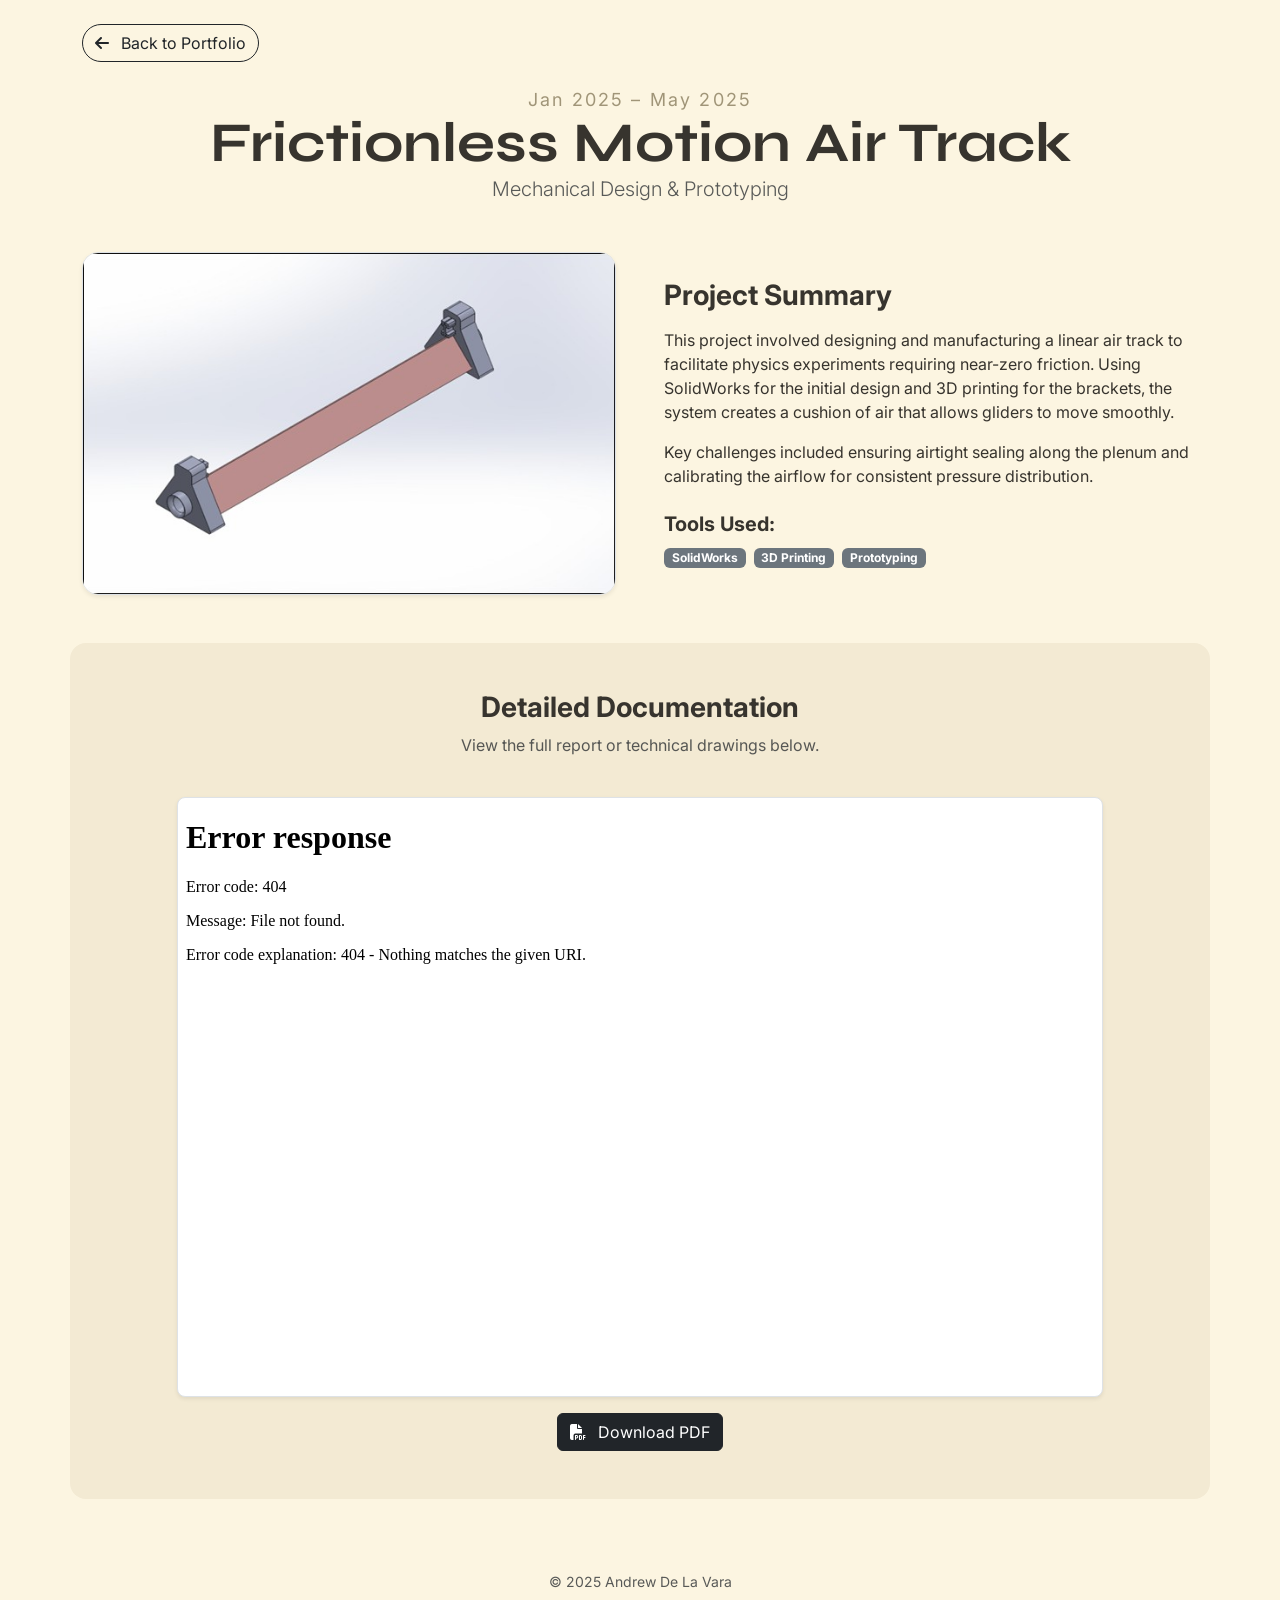
==== air-track.html @ 3c876fc0 "Add air-track.html for project details" ====
<!DOCTYPE html>
<html lang="en">

<head>
  <meta charset="utf-8" />
  <meta name="viewport" content="width=device-width, initial-scale=1" />
  <title>Project Details | Andrew De La Vara</title>

  <link href="https://cdn.jsdelivr.net/npm/bootstrap@5.3.0/dist/css/bootstrap.min.css" rel="stylesheet" />
  <link href="https://fonts.googleapis.com/css2?family=Syne:wght@800&family=Inter:wght@400;600;700;800&display=swap" rel="stylesheet" />
  <link rel="stylesheet" href="https://cdnjs.cloudflare.com/ajax/libs/font-awesome/6.4.0/css/all.min.css" />
  <link rel="stylesheet" href="style.css">
</head>

<body>

  <nav class="navbar navbar-expand-lg py-4">
    <div class="container">
      <a href="index.html" class="btn btn-outline-dark rounded-pill">
        <i class="fas fa-arrow-left me-2"></i> Back to Portfolio
      </a>
    </div>
  </nav>

  <header class="mb-5">
    <div class="container text-center">
      <div class="date-text mb-2">Jan 2025 – May 2025</div> <h1 class="display-4 fw-bold syne-font">Frictionless Motion Air Track</h1> <p class="lead text-muted">Mechanical Design & Prototyping</p>
    </div>
  </header>

  <section class="container mb-5">
    <div class="row align-items-center g-5">
      
      <div class="col-lg-6">
        <div class="rounded-4 overflow-hidden shadow-sm border">
          <img src="air track body assembly.jpg" 
               alt="Project Screenshot" 
               class="img-fluid w-100" 
               style="object-fit: cover; height: 100%;">
        </div>
      </div>

      <div class="col-lg-6">
        <h3 class="fw-bold mb-3">Project Summary</h3>
        <p>
          This project involved designing and manufacturing a linear air track to facilitate physics experiments requiring near-zero friction. 
          Using SolidWorks for the initial design and 3D printing for the brackets, the system creates a cushion of air that allows gliders to move smoothly.
        </p>
        <p>
          Key challenges included ensuring airtight sealing along the plenum and calibrating the airflow for consistent pressure distribution.
        </p>
        
        <h5 class="fw-bold mt-4">Tools Used:</h5>
        <span class="badge bg-secondary me-1">SolidWorks</span>
        <span class="badge bg-secondary me-1">3D Printing</span>
        <span class="badge bg-secondary me-1">Prototyping</span>
      </div>
    </div>
  </section>

  <section class="container py-5 mb-5 bg-light-alt rounded-4">
    <div class="row justify-content-center">
      <div class="col-12 text-center mb-4">
        <h3 class="fw-bold">Detailed Documentation</h3>
        <p class="text-muted">View the full report or technical drawings below.</p>
      </div>
      
      <div class="col-lg-10">
        <div class="ratio ratio-16x9 border rounded-3 bg-white shadow-sm" style="min-height: 600px;">
          <iframe src="assets/docs/sample.pdf" title="Project PDF"></iframe>
        </div>

        <div class="text-center mt-3">
          <a href="assets/docs/sample.pdf" class="btn btn-dark" target="_blank" download>
            <i class="fas fa-file-pdf me-2"></i> Download PDF
          </a>
        </div>
      </div>
    </div>
  </section>

  <footer class="py-4 text-center">
    <div class="container">
      <p class="text-muted small mb-0">© 2025 Andrew De La Vara</p>
    </div>
  </footer>

  <script src="https://cdn.jsdelivr.net/npm/bootstrap@5.3.0/dist/js/bootstrap.bundle.min.js"></script>
</body>
</html>
---- style.css ----
:root {
    --primary-color: #414c31;
    --primary-subtle-color: #586642;
    --secondary-color: #f9c32c;
    --light-bg: #fcf5e1;
    --light-bg-alt: #f3ead3;
    --text-dark: #37342e;
    --text-light: #fdf5e1;
    --text-muted: #a09578;
}


/* fonts color */

:root {
    --bs-blue: #4BA1A7;
    --bs-red: #F0756C;
    --bs-orange: #f9c32c;
    --bs-yellow: #EFEAEA;
    --bs-green: #F5F8F1;
    --bs-teal: #EFE8EF;
    --bs-cyan: #F3F3F3;
    --bs-black: #111111; 
    --bs-white: #FFFFFF;
    --bs-gray: #777777; 
    
    --bs-link-color: #111111;
    --bs-link-color-rgb: 17, 17, 17;
    --bs-link-hover-color: #F0756C;
    --bs-link-hover-color-rgb: 240, 117, 108;
    
    --bs-primary: #f9c32c;
    --bs-primary-rgb: 240, 117, 108;
    --bs-body-color: #111111;   
    --bs-info: #C3C3C3; 
    --bs-light-text-emphasis: #c3c3c3;

    --swiper-theme-color: #414c31;
}

body , body  [data-bs-theme=light] {
    --bs-blue: #4BA1A7;
    --bs-red: #F0756C;
    --bs-orange: #ff7c50;
    --bs-yellow: #EFEAEA;
    --bs-green: #F5F8F1;
    --bs-teal: #EFE8EF;
    --bs-cyan: #F3F3F3;
    --bs-black: #111111; 
    --bs-white: #FFFFFF;
    --bs-gray: #777777;   
    --bs-info: #C3C3C3;
}

.btn-primary {
    --bs-btn-color: var(--bs-black);
    --bs-btn-bg: var(--bs-orange);
    --bs-btn-border-color: var(--bs-orange);
    --bs-btn-hover-color: #fff;
    --bs-btn-hover-bg: var(--bs-black);
    --bs-btn-hover-border-color: var(--bs-black);
    --bs-btn-focus-shadow-rgb: 49, 132, 253;
    --bs-btn-active-bg: var(--bs-black); 
}

.btn-light.is-checked {
    --bs-btn-color: var(--bs-light);
    --bs-btn-bg: var(--bs-primary);
}
.btn-light {
    --bs-btn-bg: #d3e2e0;
    --bs-btn-hover-bg: #a4d0ca;
}
.pagination {
    --bs-pagination-padding-x: 0.75rem;
    --bs-pagination-padding-y: 0.375rem;
    --bs-pagination-font-size: 1rem;
    --bs-pagination-color: var(--bs-link-color);
    --bs-pagination-bg: var(--bs-body-bg);
    --bs-pagination-border-width: var(--bs-border-width);
    --bs-pagination-border-color: var(--bs-border-color);
    --bs-pagination-border-radius: var(--bs-border-radius);
    --bs-pagination-hover-color: var(--bs-link-hover-color);
    --bs-pagination-hover-bg: var(--bs-black);
    --bs-pagination-hover-border-color: var(--bs-border-color);
    --bs-pagination-focus-color: var(--bs-link-hover-color);
    --bs-pagination-focus-bg: var(--bs-secondary-bg);
    --bs-pagination-focus-box-shadow: 0 0 0 0.25rem rgba(13, 110, 253, 0.25);
    --bs-pagination-active-color: var(--bs-black);
    --bs-pagination-active-bg: #F5E9E9;
    --bs-pagination-active-border-color: #F5E9E9;
    --bs-pagination-disabled-color: var(--bs-secondary-color);
    --bs-pagination-disabled-bg: var(--bs-secondary-bg);
    --bs-pagination-disabled-border-color: var(--bs-border-color);
    display: flex;
    padding-left: 0;
    list-style: none;
}


/* Pagination */
.pagination {
  --bs-pagination-active-color: var(--bs-light);
  --bs-pagination-active-bg: var(--bs-black);
  --bs-pagination-border-width: 0;
  --bs-pagination-border-radius: 0;
}

/* table */
.table {
    --bs-table-bg: transparent;
}

/* nav-tabs */
.nav-tabs .nav-item.show .nav-link, .nav-tabs .nav-link.active {
    --bs-nav-tabs-link-active-bg: transparent;
}

/* accordion */
.accordion {
  --bs-accordion-border-width: 0;
  --bs-accordion-border-radius: 0;
  --bs-accordion-inner-border-radius: 0;
  --bs-accordion-btn-padding-x: 0;
  --bs-accordion-btn-padding-y: 1rem;
  /* --bs-accordion-btn-color: var(--bs-light); */
  --bs-accordion-btn-bg: transparent;
  --bs-accordion-btn-focus-border-color: var(--bs-dark);
  --bs-accordion-btn-focus-box-shadow: none;
  --bs-accordion-body-padding-x: 0;
  --bs-accordion-body-padding-y: 1rem;
  /* --bs-accordion-active-color: var(--bs-light); */
  --bs-accordion-active-bg: transparent;

  /* --bs-accordion-color: var(--bs-light); */
  --bs-accordion-bg: transparent;
}

.accordion-button {
  font-size: 1.2rem;
  border-bottom: 1px solid var(--bs-border-color);
}

[data-bs-theme=dark] .accordion-button::after {
  filter: invert(0) sepia(1) saturate(0) hue-rotate(0deg);
}

/* form control */
.form-control:focus {
  border-color: #ccc;
  box-shadow: 0 0 0 0.25rem rgba(200, 200, 200, .25);
}

/* dark theme */
[data-bs-theme=dark] {
  color-scheme: dark;

  --heading-color: #fff;
  --bs-heading-color: #fff;
  --bs-link-color: #CCCCCC;
  --bs-link-hover-color: var(--bs-primary);
  --bs-link-color-rgb: 204, 204, 204;
  --bs-link-hover-color-rgb: 131, 169, 172;
  --bs-body-color: var(--bs-light);
  --bs-body-color-rgb: 241, 241, 240;
  --bs-body-bg: #111;
  --bs-body-bg-rgb: 17, 17, 41;

  color: var(--bs-gray);
}

[data-bs-theme=dark] .dropdown-item {
  --bs-dropdown-link-color: var(--bs-light);
  --bs-dropdown-link-hover-color: var(--bs-white);
}

[data-bs-theme=dark] .bg-white,
[data-bs-theme=dark] .bg-light {
  --bs-bg-opacity: 0.1;
}


/* +++++++++++++++++ */

body {
    font-family: 'Inter', sans-serif;
    background-color: var(--light-bg);
    color: var(--text-dark);
    -webkit-font-smoothing: antialiased;
}

h1,
h2,
h3,
h4,
h5,
h6 {
    font-weight: 800;
}

/* edited */
body {
    overflow-x: hidden;
    width: 100%;
}

@media (min-width: 1400px) {
    .container, .container-lg, .container-md, .container-sm, .container-xl, .container-xxl {
        max-width: 1420px;
    }
}

.syne-font {
    font-family: 'Syne', sans-serif;
    font-weight: 800;
    line-height: 0.8em;
}

.bg-primary {
    background-color: var(--primary-color) !important;
}

.bg-primary-subtle {
    background-color: var(--primary-subtle-color) !important;
}

.bg-light-custom {
    background-color: var(--light-bg);
}

.bg-light-alt {
    background-color: var(--light-bg-alt);
}

.bg-dark-custom {
    background-color: var(--primary-color);
}

.bg-yellow {
    background-color: var(--secondary-color);
}

.text-yellow {
    color: var(--secondary-color);
}

.text-muted-custom {
    color: var(--text-muted);
}

.text-light-custom {
    color: var(--text-light);
}

.section-title {
    font-size: 160px;
    letter-spacing: 1.6px;
    -webkit-text-stroke: 2px rgba(65, 76, 49, 0.2);
    color: var(--secondary-color);
}

.section-title-bg {
    -webkit-text-stroke: 2px rgba(65, 76, 49, 0.3);
    color: transparent;
}

.hero-title {
    font-size: 238px;
    letter-spacing: 2.38px;
    line-height: 0.8em;
}

.hero-bg-text {
    -webkit-text-stroke: 2px rgba(226, 219, 201, 0.3);
    color: transparent;
}

.content-title {
    font-size: 69px;
    letter-spacing: -3.45px;
}

.subtitle {
    font-size: 30px;
    letter-spacing: -1.5px;
}

.date-text {
    font-size: 18px;
    letter-spacing: 2.16px;
    color: var(--text-muted);
}

.btn-custom {
    background-color: #fdd052;
    border: 2px solid var(--text-dark);
    border-radius: 9px;
    padding: 23px 47px;
    font-weight: 700;
    font-size: 18px;
    transition: all 0.3s ease;
}

.btn-custom:hover {
    transform: translateY(-3px);
    box-shadow: 0 10px 20px rgba(0, 0, 0, 0.1);
}

.form-control-custom {
    background-color: var(--light-bg);
    border: 2px solid var(--text-dark);
    border-radius: 9px;
    height: 76px;
    font-style: italic;
}

.card-custom {
    border: none;
    border-radius: 20px;
    overflow: hidden;
    transition: all 0.3s ease;
}

.card-custom:hover {
    transform: translateY(-10px);
    box-shadow: 0 15px 30px rgba(0, 0, 0, 0.1);
}

.card-img-top {
    border-radius: 20px 20px 0 0;
}

.slider-dot {
    width: 26px;
    height: 26px;
    border-radius: 13px;
    cursor: pointer;
    transition: all 0.3s ease;
}

.slider-dot.active {
    background-color: var(--primary-color);
}

.slider-dot.default {
    background-color: rgba(65, 76, 49, 0.3);
}

.testimonial-quote {
    font-size: 288px;
    line-height: 0;
    color: #f9efd5;
}

.testimonial-card {
    height: 349px;
}

.footer-link {
    color: var(--text-light);
    text-decoration: none;
    font-weight: 800;
    transition: all 0.3s ease;
}

.footer-link:hover {
    color: var(--secondary-color);
    transform: translateX(5px);
}

.social-icon {
    width: 24px;
    height: 24px;
    transition: all 0.3s ease;
}

.social-icon:hover {
    transform: scale(1.2);
    color: var(--secondary-color);
}

/* Swiper custom styles */
.swiper {
    padding-bottom: 50px;
    --swiper-pagination-bottom: 0px;
}

.servicesSwiper,
.testimonialsSwiper {
    --swiper-pagination-color: #ffffff;
    --swiper-theme-color: #FFFFFF;
    --swiper-pagination-bullet-inactive-color: #FFFFFF;
}

.swiper-pagination-bullet {
    width: 26px;
    height: 26px;
}
.swiper-button-next,
.swiper-button-prev {
    width: 50px;
    height: 50px;
    border-radius: 50%;
    transition: all 0.3s ease;
}
.swiper-button-next::after,
.swiper-button-prev::after {
    font-size: 20px;
}

@media (max-width: 1199.98px) {
    .section-title {
        font-size: 120px;
    }

    .hero-title {
        font-size: 180px;
    }

    .content-title {
        font-size: 50px;
    }
}

@media (max-width: 991.98px) {
    .section-title {
        font-size: 90px;
    }

    .hero-title {
        font-size: 140px;
    }
}

@media (max-width: 767.98px) {
    .section-title {
        font-size: 50px;
    }

    .hero-title {
        font-size: 50px;
    }

    .content-title {
        font-size: 40px;
    }
}

/* Fullscreen Menu Styles with Clip-Path Animations */
.fullscreen-menu-overlay {
    position: fixed;
    top: 0;
    left: 0;
    width: 100%;
    height: 100%;
    background-color: rgba(65, 76, 49, 0.98);
    z-index: 9999;
    display: none;
    overflow-y: auto;
    clip-path: circle(0% at 100% 0);
    transition: clip-path 0.8s cubic-bezier(0.86, 0, 0.07, 1);
}

.fullscreen-menu-overlay.active {
    clip-path: circle(150% at 100% 0);
}

.fullscreen-menu-nav ul {
    display: flex;
    flex-direction: column;
    gap: 1.5rem;
}

.menu-link {
    color: #fdf5e1;
    font-size: 3rem;
    font-weight: 800;
    text-decoration: none;
    transition: all 0.3s ease;
    position: relative;
    display: inline-block;
    clip-path: polygon(0 0, 0 0, 0 100%, 0% 100%);
    transition: clip-path 0.6s cubic-bezier(0.77, 0, 0.175, 1);
    transition-delay: 0s;
}

.fullscreen-menu-overlay.active .menu-link {
    clip-path: polygon(0 0, 100% 0, 100% 100%, 0% 100%);
}

.fullscreen-menu-overlay.active .menu-link:nth-child(1) {
    transition-delay: 0.4s;
}

.fullscreen-menu-overlay.active .menu-link:nth-child(2) {
    transition-delay: 0.5s;
}

.fullscreen-menu-overlay.active .menu-link:nth-child(3) {
    transition-delay: 0.6s;
}

.fullscreen-menu-overlay.active .menu-link:nth-child(4) {
    transition-delay: 0.7s;
}

.fullscreen-menu-overlay.active .menu-link:nth-child(5) {
    transition-delay: 0.8s;
}

.fullscreen-menu-overlay.active .menu-link:nth-child(6) {
    transition-delay: 0.9s;
}

.menu-link:hover {
    color: #f9c32c;
}

@media (max-width: 768px) {
    .menu-link {
        font-size: 2rem;
    }
}

.close-menu-btn {
    background: transparent;
    border: none;
    color: #fdf5e1;
    cursor: pointer;
    transition: all 0.3s ease;
    opacity: 0;
    transform: translateY(-20px);
    transition: all 0.5s ease;
}

.fullscreen-menu-overlay.active .close-menu-btn {
    opacity: 1;
    transform: translateY(0);
    transition-delay: 0.8s;
}

.close-menu-btn:hover {
    color: #f9c32c;
    transform: rotate(90deg) !important;
}

.menu-social-links {
    display: flex;
    gap: 1.5rem;
    opacity: 0;
    transform: translateY(20px);
    transition: all 0.5s ease;
}

.fullscreen-menu-overlay.active .menu-social-links {
    opacity: 1;
    transform: translateY(0);
    transition-delay: 1s;
}

.social-link {
    color: #fdf5e1;
    font-size: 1.5rem;
    transition: all 0.3s ease;
}

.social-link:hover {
    color: #f9c32c;
    transform: translateY(-5px);
}

/* Initial clip-path states */
[data-aos="clip-rectangle"] {
    clip-path: polygon(0% 0%, 0% 0%, 0% 100%, 0% 100%);
}

[data-aos="clip-circle"] {
    clip-path: circle(0% at 50% 50%);
}

[data-aos="clip-triangle"] {
    clip-path: polygon(50% 50%, 50% 50%, 50% 50%);
}

[data-aos="clip-polygon"] {
    clip-path: polygon(50% 50%, 50% 50%, 50% 50%, 50% 50%, 50% 50%);
}

[data-aos="clip-left"] {
    clip-path: polygon(0% 0%, 0% 0%, 0% 100%, 0% 100%);
}

[data-aos="clip-right"] {
    clip-path: polygon(100% 0%, 100% 0%, 100% 100%, 100% 100%);
}

[data-aos="clip-top"] {
    clip-path: polygon(0% 0%, 100% 0%, 100% 0%, 0% 0%);
}

[data-aos="clip-bottom"] {
    clip-path: polygon(0% 100%, 100% 100%, 100% 100%, 0% 100%);
}

/* Final clip-path states */
[data-aos="clip-rectangle"].aos-animate {
    clip-path: polygon(0% 0%, 100% 0%, 100% 100%, 0% 100%);
}

[data-aos="clip-circle"].aos-animate {
    clip-path: circle(75% at 50% 50%);
}

[data-aos="clip-triangle"].aos-animate {
    clip-path: polygon(50% 0%, 0% 100%, 100% 100%);
}

[data-aos="clip-polygon"].aos-animate {
    clip-path: polygon(0% 0%, 100% 0%, 100% 70%, 50% 100%, 0% 70%);
}

[data-aos="clip-left"].aos-animate {
    clip-path: polygon(0% 0%, 100% 0%, 100% 100%, 0% 100%);
}

[data-aos="clip-right"].aos-animate {
    clip-path: polygon(0% 0%, 100% 0%, 100% 100%, 0% 100%);
}

[data-aos="clip-top"].aos-animate {
    clip-path: polygon(0% 0%, 100% 0%, 100% 100%, 0% 100%);
}

[data-aos="clip-bottom"].aos-animate {
    clip-path: polygon(0% 0%, 100% 0%, 100% 100%, 0% 100%);
}

/* Text animation styles */
.text-animation {
    margin: 40px 0;
    padding: 20px;
    background: white;
    box-shadow: 0 5px 15px rgba(0, 0, 0, 0.1);
    border-radius: 8px;
}

/* Initial clip-path states for text */
[data-aos="text-reveal-left"] {
    clip-path: polygon(0 0, 0 0, 0 100%, 0 100%);
    opacity: 0.5;
}

[data-aos="text-reveal-right"] {
    clip-path: polygon(100% 0, 100% 0, 100% 100%, 100% 100%);
    opacity: 0.5;
}

[data-aos="text-reveal-up"] {
    clip-path: polygon(0 100%, 100% 100%, 100% 100%, 0 100%);
    opacity: 0.5;
}

[data-aos="text-reveal-down"] {
    clip-path: polygon(0 0, 100% 0, 100% 0, 0 0);
    opacity: 0.5;
}

[data-aos="text-reveal-center"] {
    clip-path: polygon(50% 50%, 50% 50%, 50% 50%, 50% 50%);
    opacity: 0;
}

[data-aos="text-reveal-circle"] {
    clip-path: circle(0% at 50% 50%);
    opacity: 0;
}

/* Final states */
[data-aos="text-reveal-left"].aos-animate,
[data-aos="text-reveal-right"].aos-animate,
[data-aos="text-reveal-up"].aos-animate,
[data-aos="text-reveal-down"].aos-animate,
[data-aos="text-reveal-center"].aos-animate {
    clip-path: polygon(0 0, 100% 0, 100% 100%, 0 100%);
    opacity: 1;
}

[data-aos="text-reveal-circle"].aos-animate {
    clip-path: circle(150% at 50% 50%);
    opacity: 1;
}

/* Special effects */
[data-aos="text-letter-spacing"] {
    letter-spacing: 1em;
    opacity: 0;
}

[data-aos="text-letter-spacing"].aos-animate {
    letter-spacing: normal;
    opacity: 1;
}

/* Gradient text reveal */
.gradient-text {
    background: linear-gradient(90deg, #ff8a00, #e52e71);
    -webkit-background-clip: text;
    background-clip: text;
    color: transparent;
}

[data-aos="gradient-reveal"] {
    background-size: 0% 100%;
    background-repeat: no-repeat;
}

[data-aos="gradient-reveal"].aos-animate {
    background-size: 100% 100%;
}


/* banner area */
.banner-content {
    position: absolute;
    width: 100%;
    left: 0;
    bottom: 60px;
}
.banner-image {
    margin-top: -200px;
}

@media (max-width: 768px) {
    .banner-content {
        position: relative;
        margin-top: 60px;
    }
    .banner-image {
        margin-top: 0;
    }
}
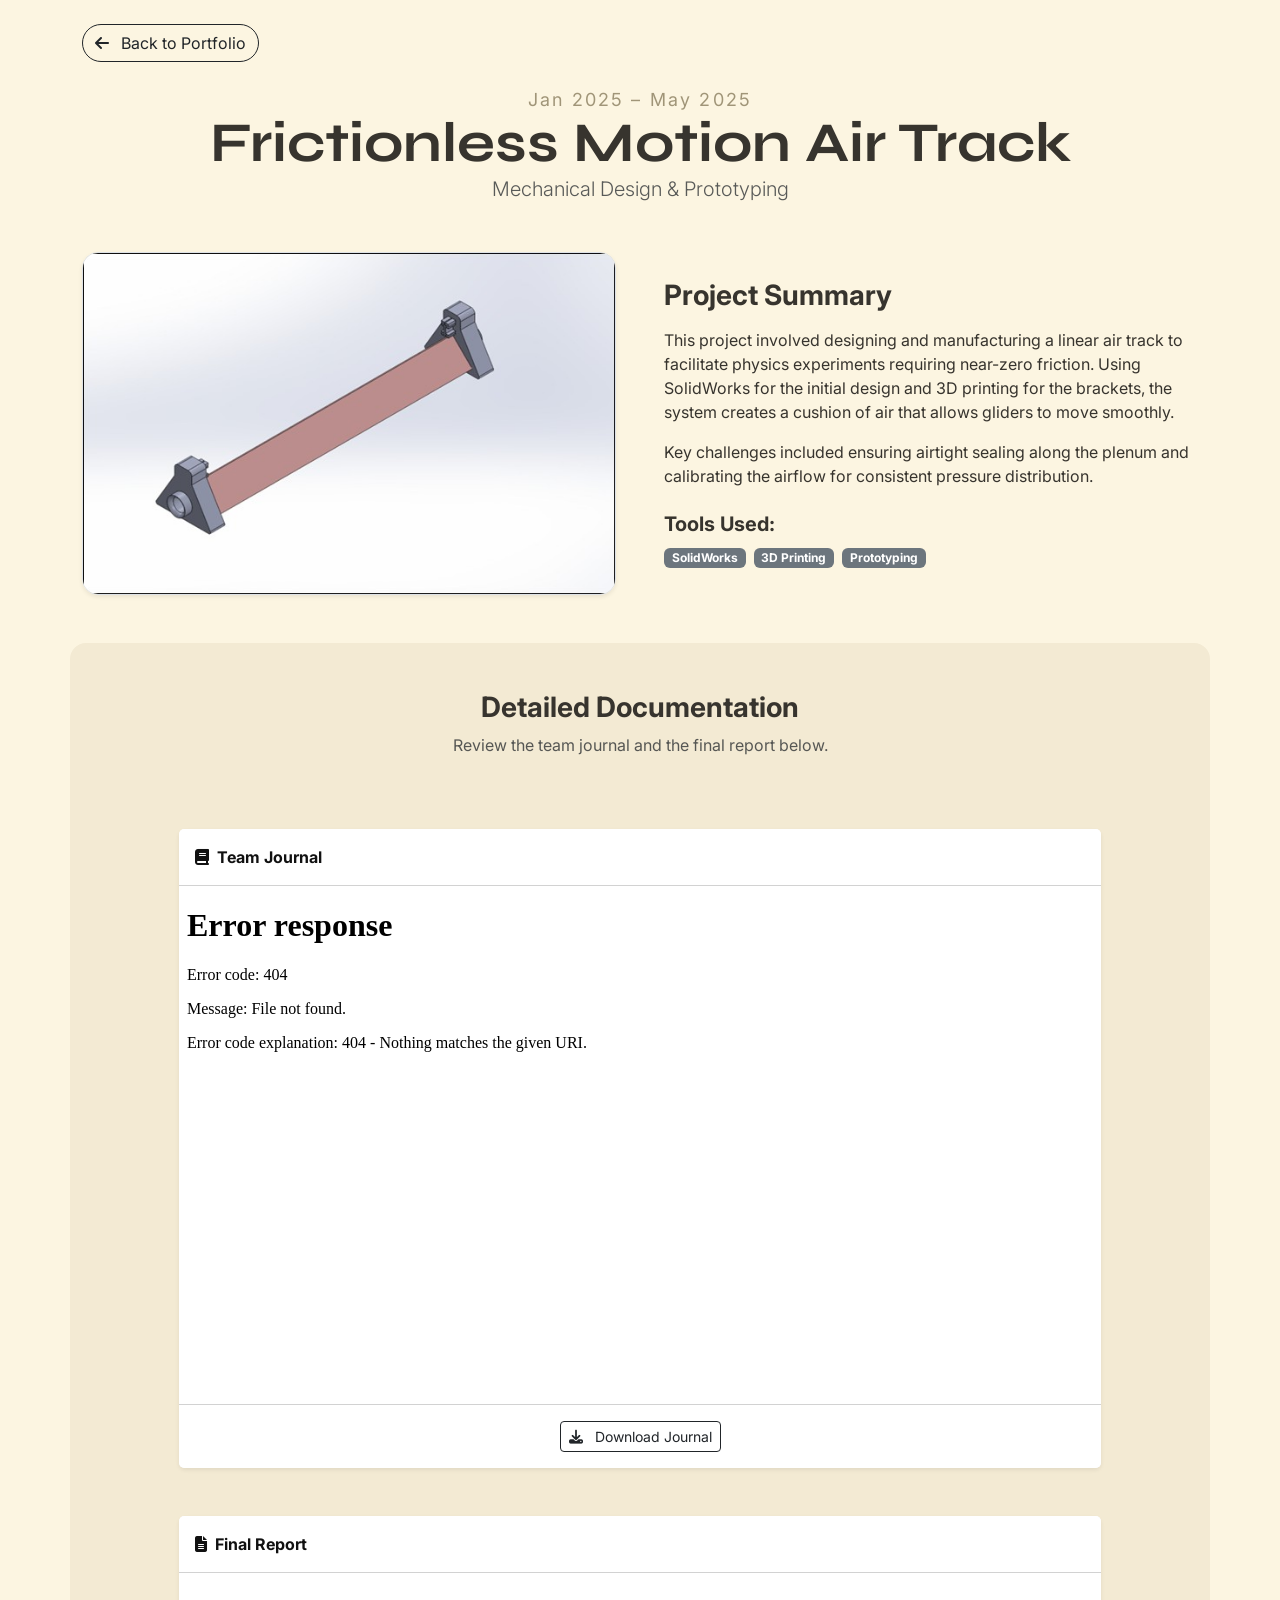
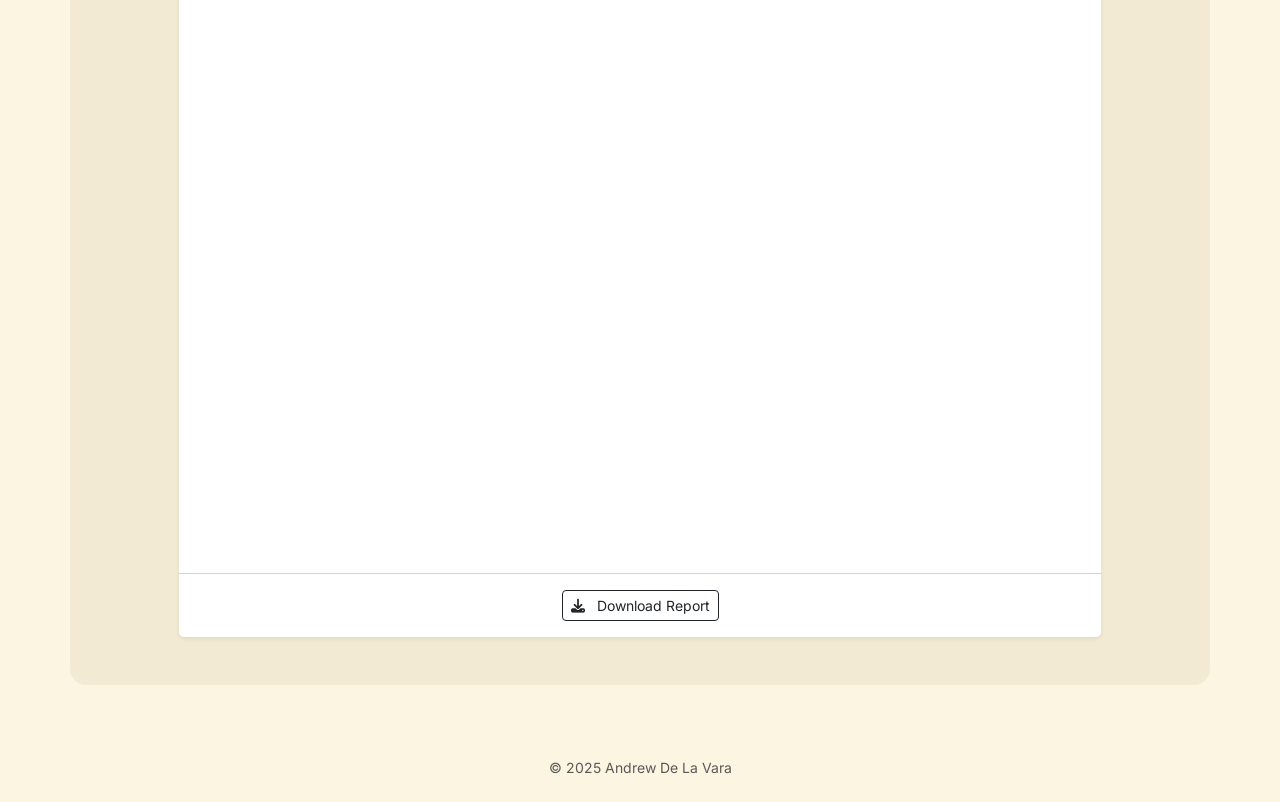
==== commit 5e299a33: "Update air-track.html" ====
--- a/air-track.html
+++ b/air-track.html
@@ -24,7 +24,9 @@
 
   <header class="mb-5">
     <div class="container text-center">
-      <div class="date-text mb-2">Jan 2025 – May 2025</div> <h1 class="display-4 fw-bold syne-font">Frictionless Motion Air Track</h1> <p class="lead text-muted">Mechanical Design & Prototyping</p>
+      <div class="date-text mb-2">Jan 2025 – May 2025</div>
+      <h1 class="display-4 fw-bold syne-font">Frictionless Motion Air Track</h1>
+      <p class="lead text-muted">Mechanical Design & Prototyping</p>
     </div>
   </header>
 
@@ -59,23 +61,48 @@
   </section>
 
   <section class="container py-5 mb-5 bg-light-alt rounded-4">
-    <div class="row justify-content-center">
-      <div class="col-12 text-center mb-4">
+    <div class="row justify-content-center g-5">
+      <div class="col-12 text-center mb-2">
         <h3 class="fw-bold">Detailed Documentation</h3>
-        <p class="text-muted">View the full report or technical drawings below.</p>
+        <p class="text-muted">Review the team journal and the final report below.</p>
       </div>
       
       <div class="col-lg-10">
-        <div class="ratio ratio-16x9 border rounded-3 bg-white shadow-sm" style="min-height: 600px;">
-          <iframe src="assets/docs/sample.pdf" title="Project PDF"></iframe>
-        </div>
-
-        <div class="text-center mt-3">
-          <a href="assets/docs/sample.pdf" class="btn btn-dark" target="_blank" download>
-            <i class="fas fa-file-pdf me-2"></i> Download PDF
-          </a>
+        <div class="card shadow-sm border-0">
+          <div class="card-header bg-white fw-bold py-3">
+             <i class="fas fa-book me-2"></i>Team Journal
+          </div>
+          <div class="card-body p-0">
+             <div class="ratio ratio-16x9" style="min-height: 500px;">
+               <iframe src="Air%20Track%20Team%20Journal.pdf" title="Team Journal"></iframe>
+             </div>
+          </div>
+          <div class="card-footer bg-white text-center py-3">
+             <a href="Air%20Track%20Team%20Journal.pdf" class="btn btn-outline-dark btn-sm" target="_blank" download>
+               <i class="fas fa-download me-2"></i> Download Journal
+             </a>
+          </div>
         </div>
       </div>
+
+      <div class="col-lg-10">
+        <div class="card shadow-sm border-0">
+          <div class="card-header bg-white fw-bold py-3">
+             <i class="fas fa-file-alt me-2"></i>Final Report
+          </div>
+          <div class="card-body p-0">
+             <div class="ratio ratio-16x9" style="min-height: 600px;">
+               <iframe src="Frictionless%20Motion%20Air%20Track%20Report.pdf" title="Final Report"></iframe>
+             </div>
+          </div>
+          <div class="card-footer bg-white text-center py-3">
+             <a href="Frictionless%20Motion%20Air%20Track%20Report.pdf" class="btn btn-outline-dark btn-sm" target="_blank" download>
+               <i class="fas fa-download me-2"></i> Download Report
+             </a>
+          </div>
+        </div>
+      </div>
+
     </div>
   </section>
 
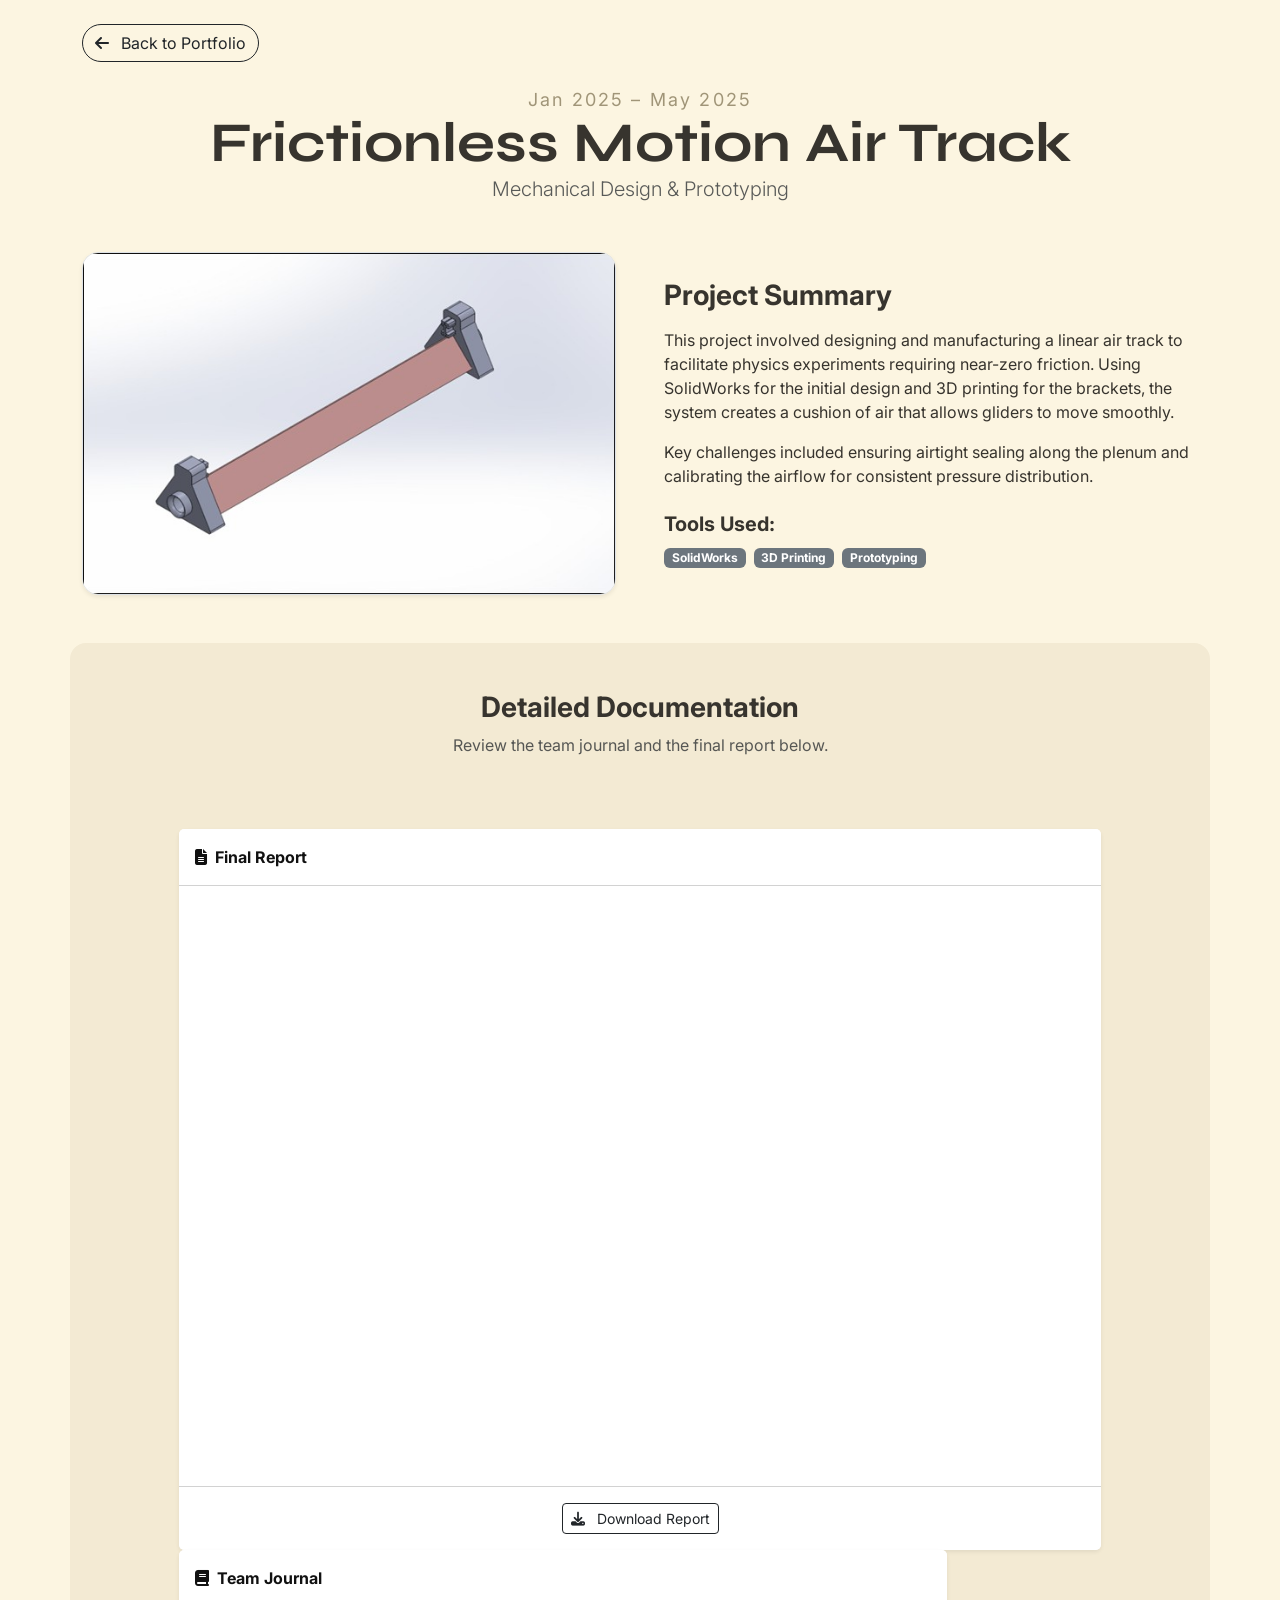
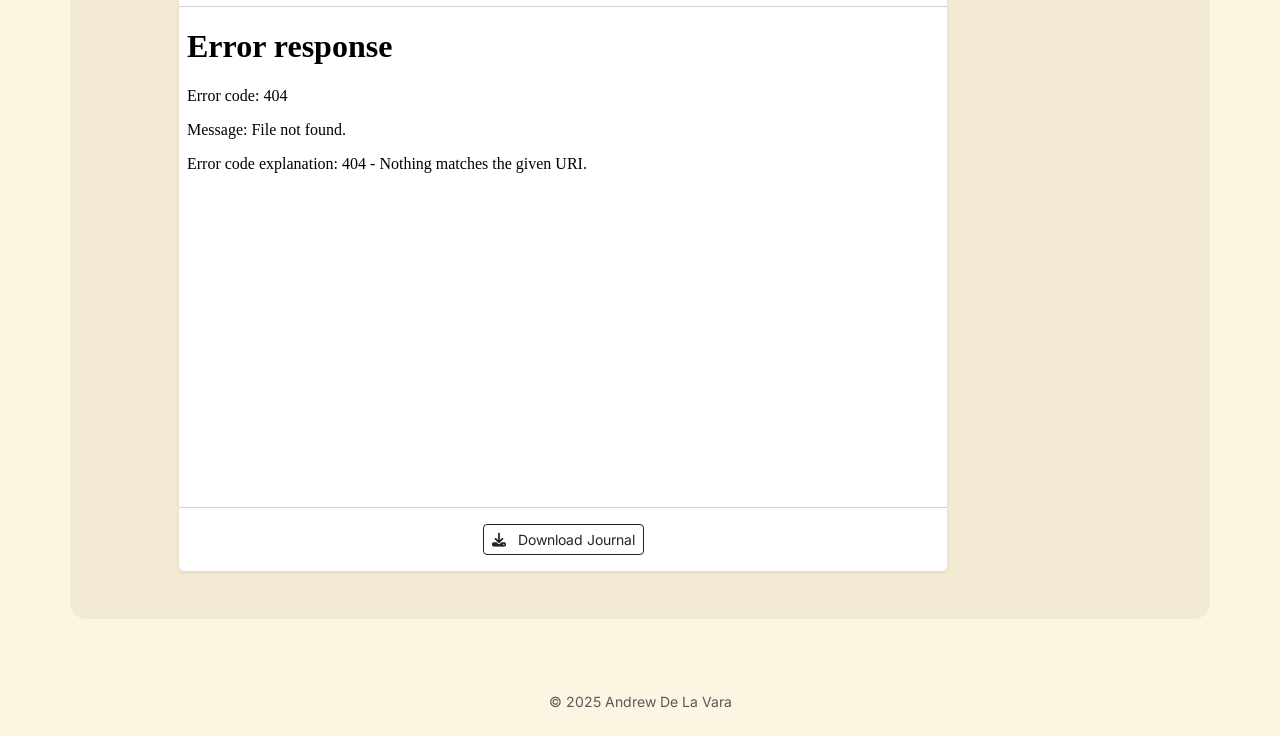
==== commit 773e3e96: "Update air-track.html" ====
--- a/air-track.html
+++ b/air-track.html
@@ -70,24 +70,6 @@
       <div class="col-lg-10">
         <div class="card shadow-sm border-0">
           <div class="card-header bg-white fw-bold py-3">
-             <i class="fas fa-book me-2"></i>Team Journal
-          </div>
-          <div class="card-body p-0">
-             <div class="ratio ratio-16x9" style="min-height: 500px;">
-               <iframe src="Air%20Track%20Team%20Journal.pdf" title="Team Journal"></iframe>
-             </div>
-          </div>
-          <div class="card-footer bg-white text-center py-3">
-             <a href="Air%20Track%20Team%20Journal.pdf" class="btn btn-outline-dark btn-sm" target="_blank" download>
-               <i class="fas fa-download me-2"></i> Download Journal
-             </a>
-          </div>
-        </div>
-      </div>
-
-      <div class="col-lg-10">
-        <div class="card shadow-sm border-0">
-          <div class="card-header bg-white fw-bold py-3">
              <i class="fas fa-file-alt me-2"></i>Final Report
           </div>
           <div class="card-body p-0">
@@ -101,6 +83,26 @@
              </a>
           </div>
         </div>
+
+        
+      <div class="col-lg-10">
+        <div class="card shadow-sm border-0">
+          <div class="card-header bg-white fw-bold py-3">
+             <i class="fas fa-book me-2"></i>Team Journal
+          </div>
+          <div class="card-body p-0">
+             <div class="ratio ratio-16x9" style="min-height: 500px;">
+               <iframe src="Air%20track%20Team%20Journal.pdf" title="Team Journal"></iframe>
+             </div>
+          </div>
+          <div class="card-footer bg-white text-center py-3">
+             <a href="Air%20track%20Team%20Journal.pdf" class="btn btn-outline-dark btn-sm" target="_blank" download>
+               <i class="fas fa-download me-2"></i> Download Journal
+             </a>
+          </div>
+        </div>
+      </div>
+
       </div>
 
     </div>
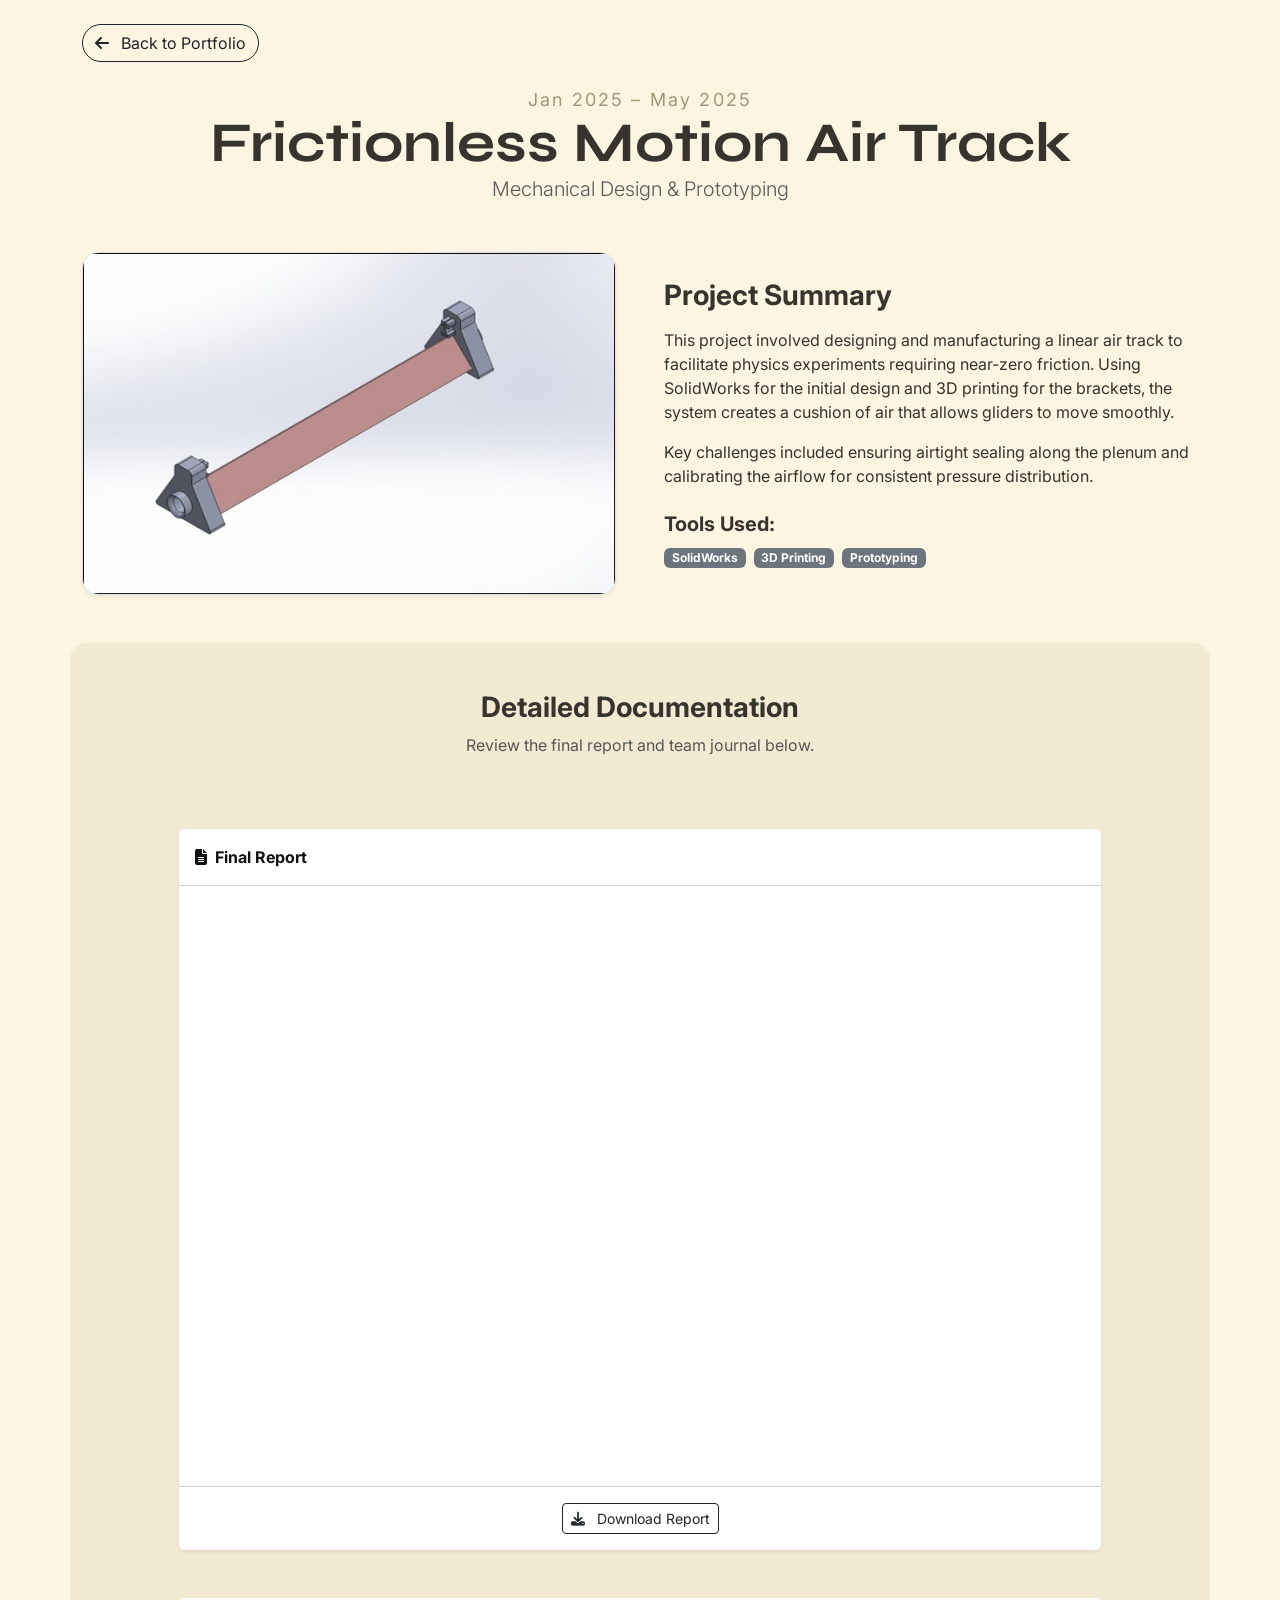
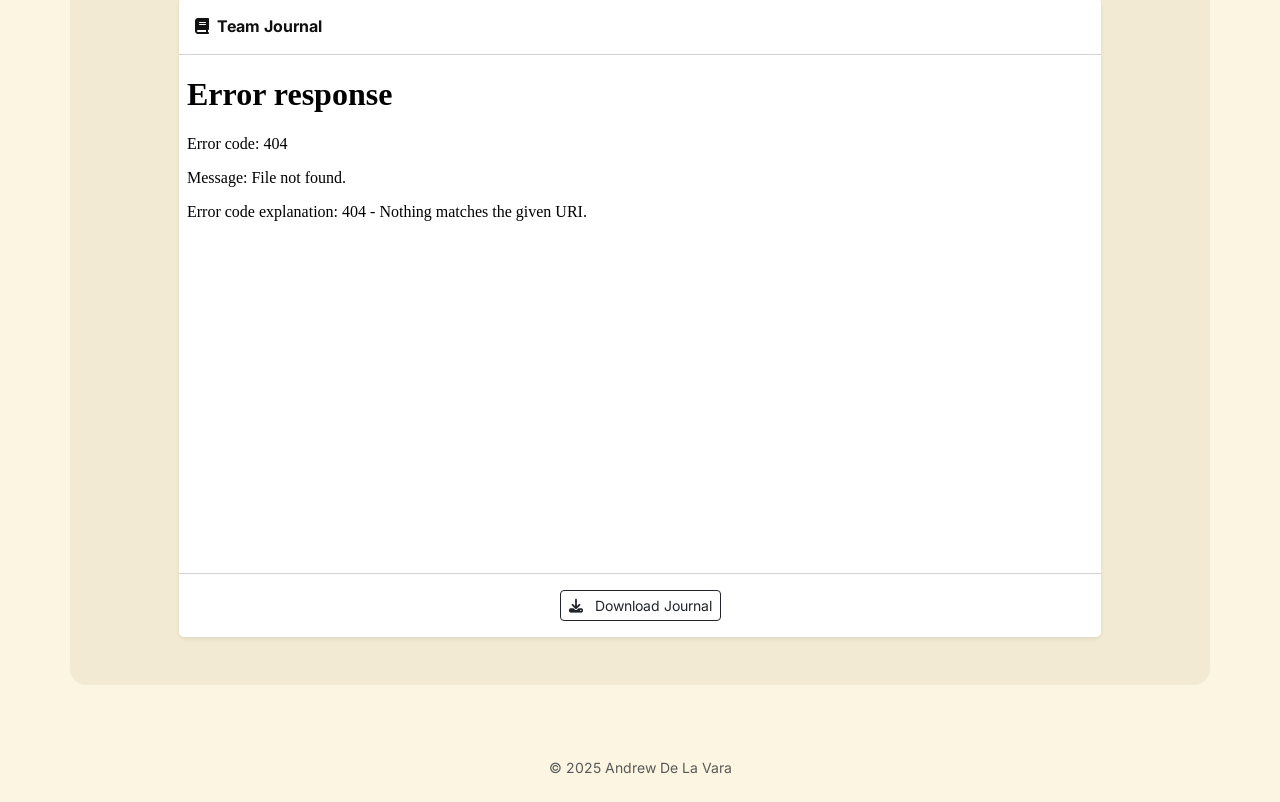
==== commit 39cf6ec0: "Update air-track.html" ====
--- a/air-track.html
+++ b/air-track.html
@@ -62,9 +62,10 @@
 
   <section class="container py-5 mb-5 bg-light-alt rounded-4">
     <div class="row justify-content-center g-5">
+      
       <div class="col-12 text-center mb-2">
         <h3 class="fw-bold">Detailed Documentation</h3>
-        <p class="text-muted">Review the team journal and the final report below.</p>
+        <p class="text-muted">Review the final report and team journal below.</p>
       </div>
       
       <div class="col-lg-10">
@@ -83,26 +84,22 @@
              </a>
           </div>
         </div>
-
-        
-      <div class="col-lg-10">
+      </div> <div class="col-lg-10">
         <div class="card shadow-sm border-0">
           <div class="card-header bg-white fw-bold py-3">
              <i class="fas fa-book me-2"></i>Team Journal
           </div>
           <div class="card-body p-0">
              <div class="ratio ratio-16x9" style="min-height: 500px;">
-               <iframe src="Air%20track%20Team%20Journal.pdf" title="Team Journal"></iframe>
+               <iframe src="Air%20Track%20Team%20Journal.pdf" title="Team Journal"></iframe>
              </div>
           </div>
           <div class="card-footer bg-white text-center py-3">
-             <a href="Air%20track%20Team%20Journal.pdf" class="btn btn-outline-dark btn-sm" target="_blank" download>
+             <a href="Air%20Track%20Team%20Journal.pdf" class="btn btn-outline-dark btn-sm" target="_blank" download>
                <i class="fas fa-download me-2"></i> Download Journal
              </a>
           </div>
         </div>
-      </div>
-
       </div>
 
     </div>
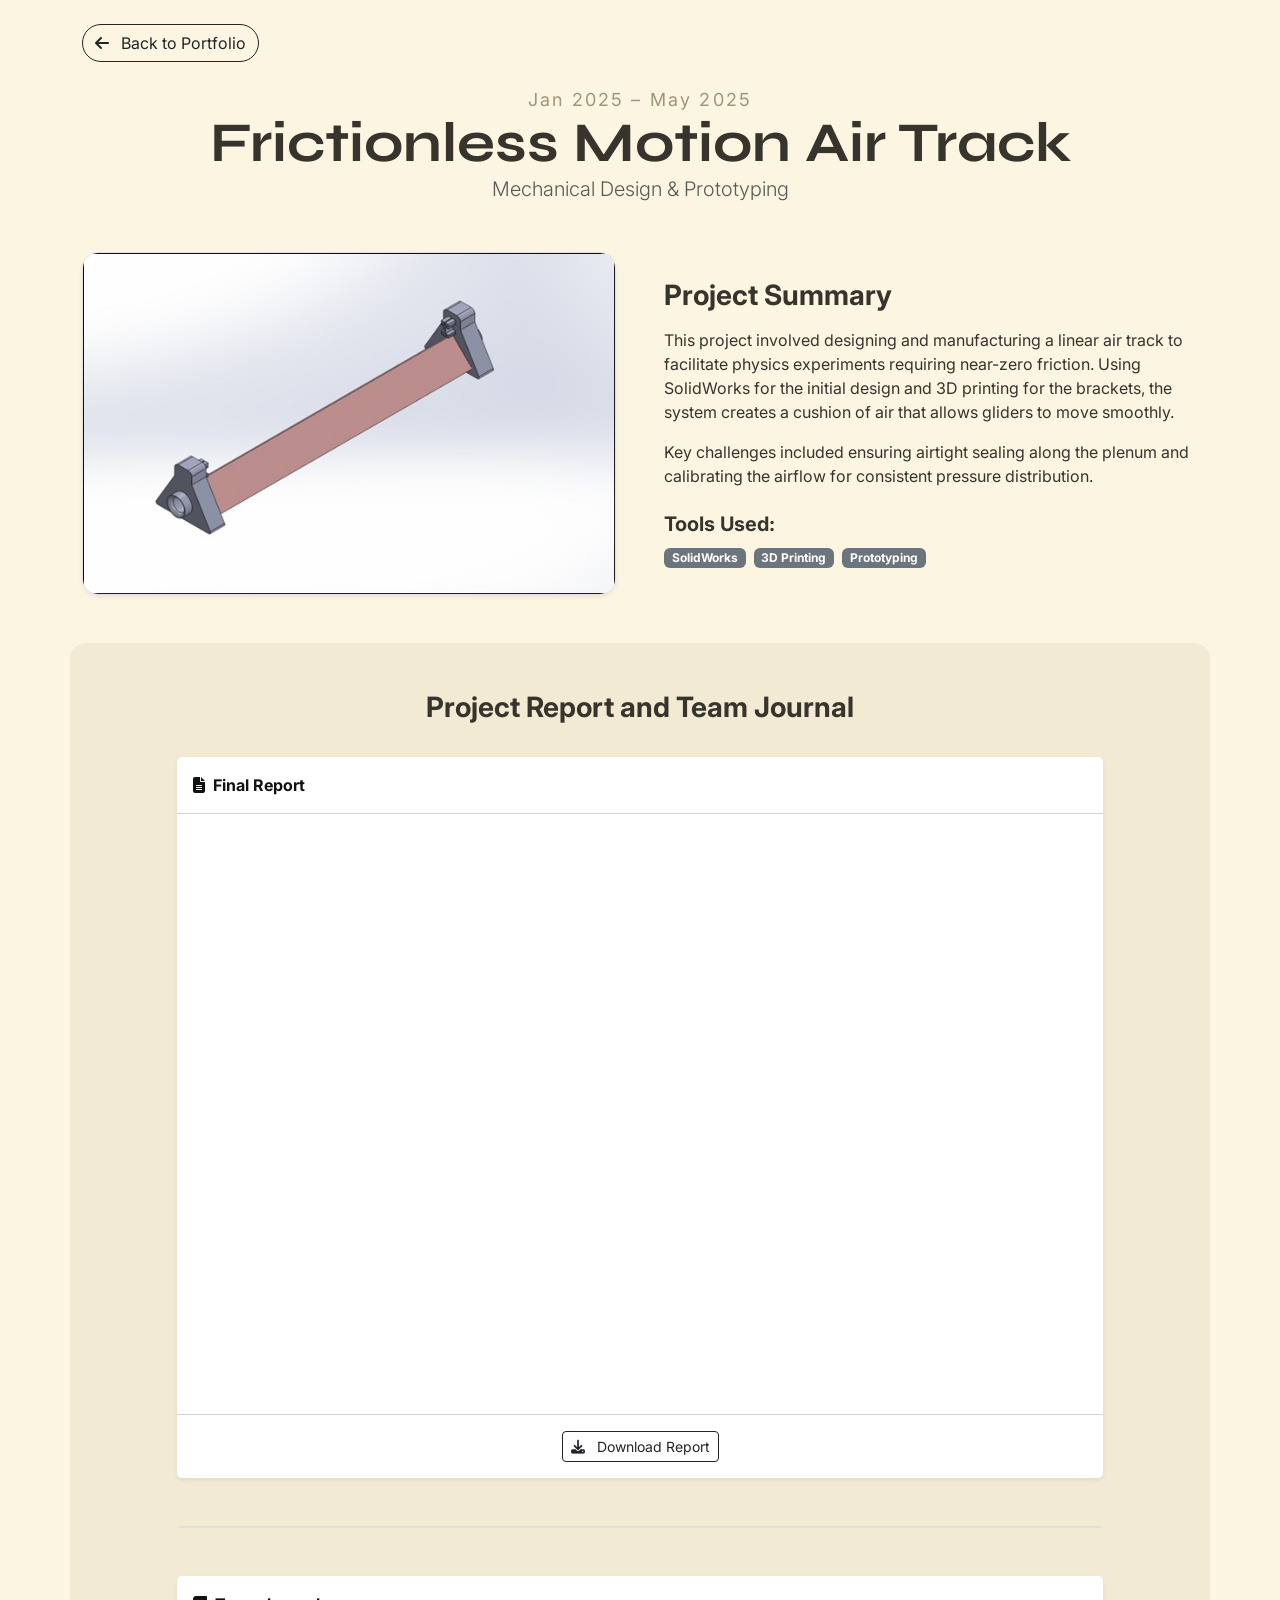
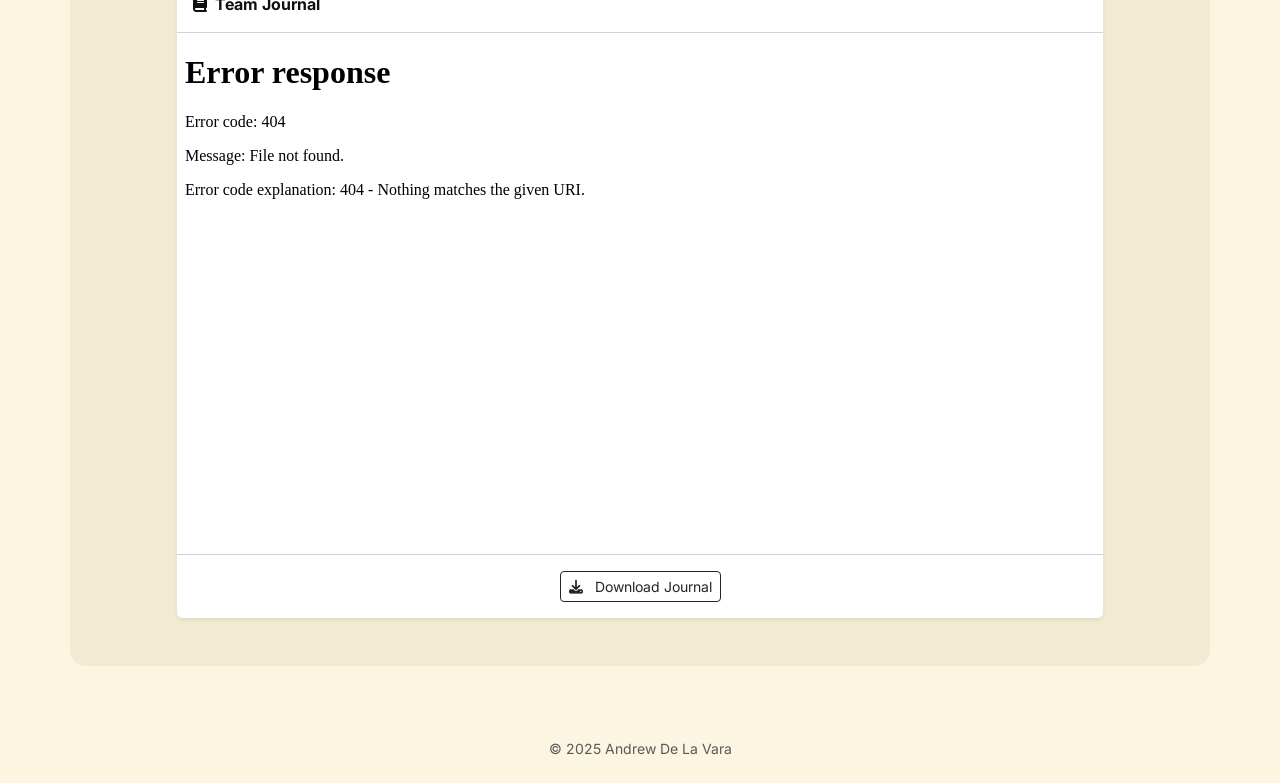
==== commit 9dd9be22: "Update air-track.html" ====
--- a/air-track.html
+++ b/air-track.html
@@ -61,11 +61,8 @@
   </section>
 
   <section class="container py-5 mb-5 bg-light-alt rounded-4">
-    <div class="row justify-content-center g-5">
-      
-      <div class="col-12 text-center mb-2">
-        <h3 class="fw-bold">Detailed Documentation</h3>
-        <p class="text-muted">Review the final report and team journal below.</p>
+    <div class="row justify-content-center"> <div class="col-12 text-center mb-4">
+        <h3 class="fw-bold">Project Report and Team Journal</h3>
       </div>
       
       <div class="col-lg-10">
@@ -84,7 +81,13 @@
              </a>
           </div>
         </div>
-      </div> <div class="col-lg-10">
+      </div>
+
+      <div class="col-lg-10">
+        <hr class="my-5" style="border-top: 2px solid #e0e0e0; opacity: 1;">
+      </div>
+
+      <div class="col-lg-10">
         <div class="card shadow-sm border-0">
           <div class="card-header bg-white fw-bold py-3">
              <i class="fas fa-book me-2"></i>Team Journal
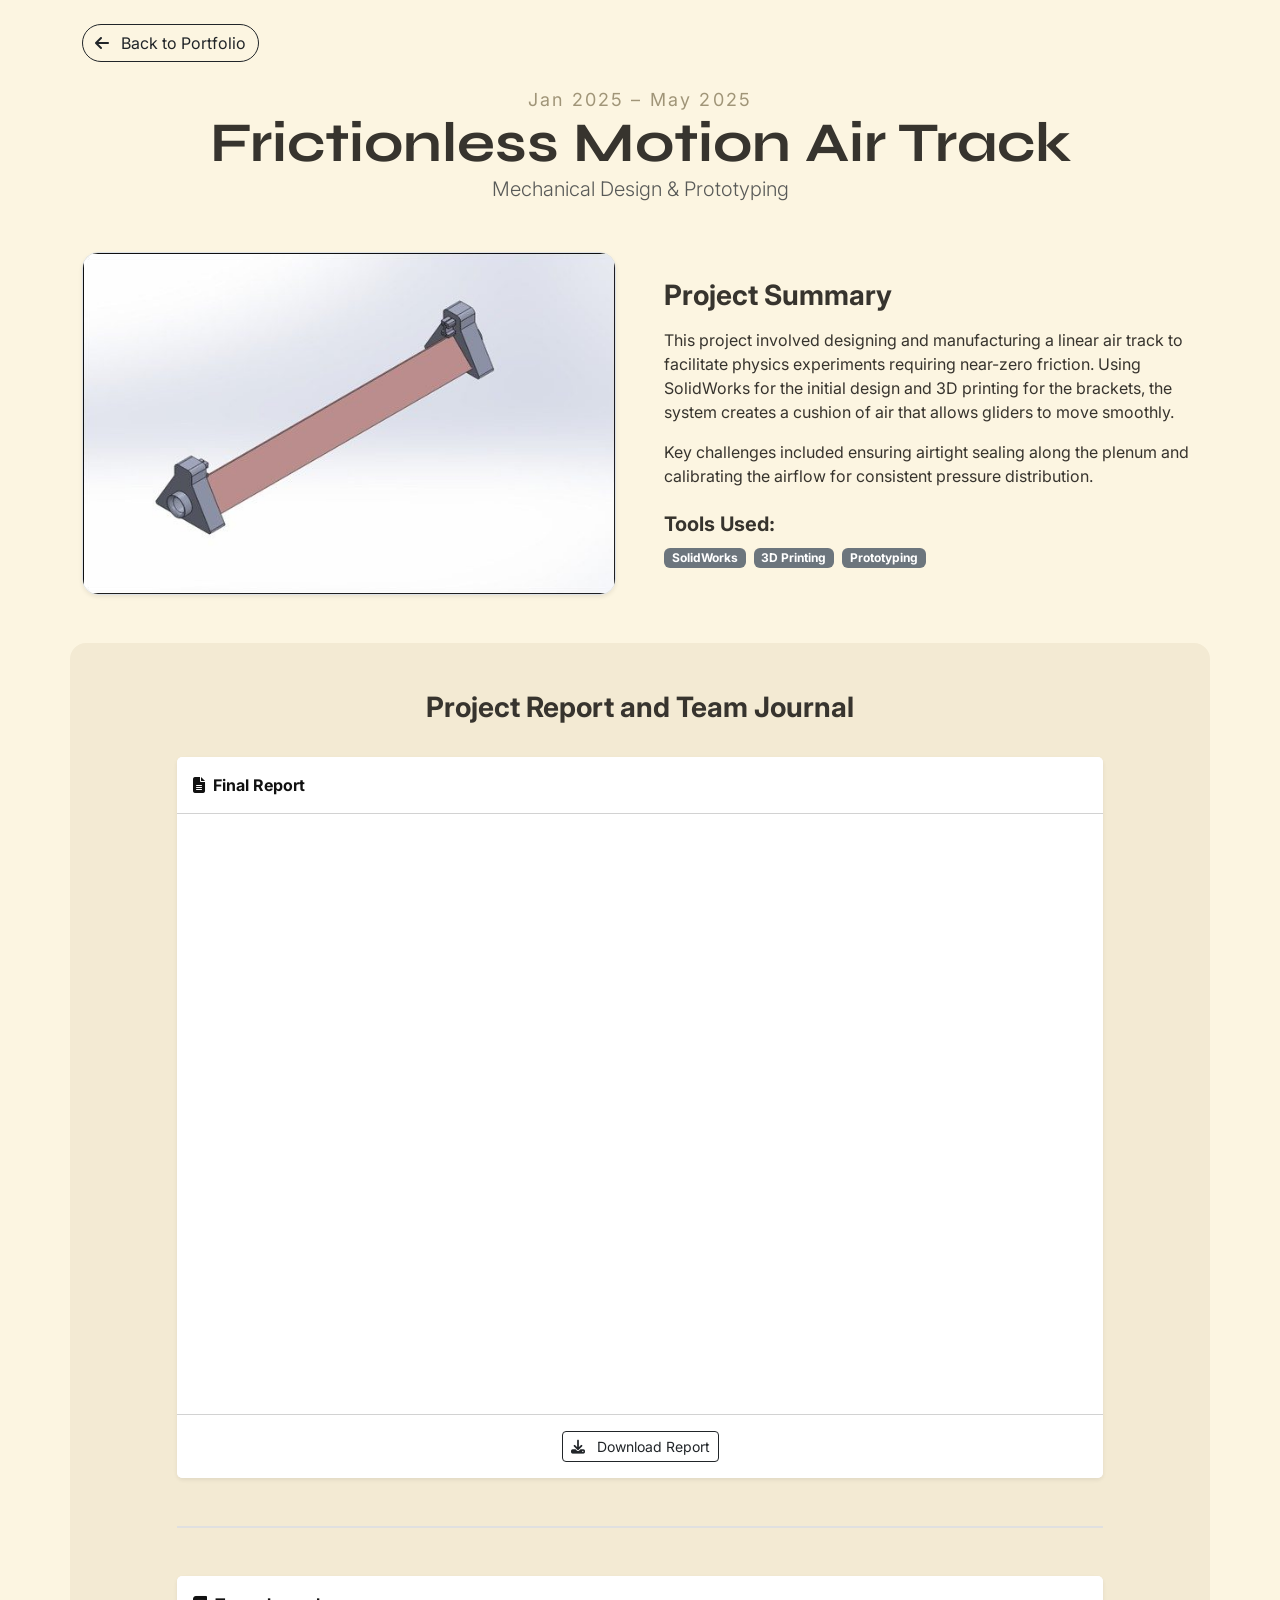
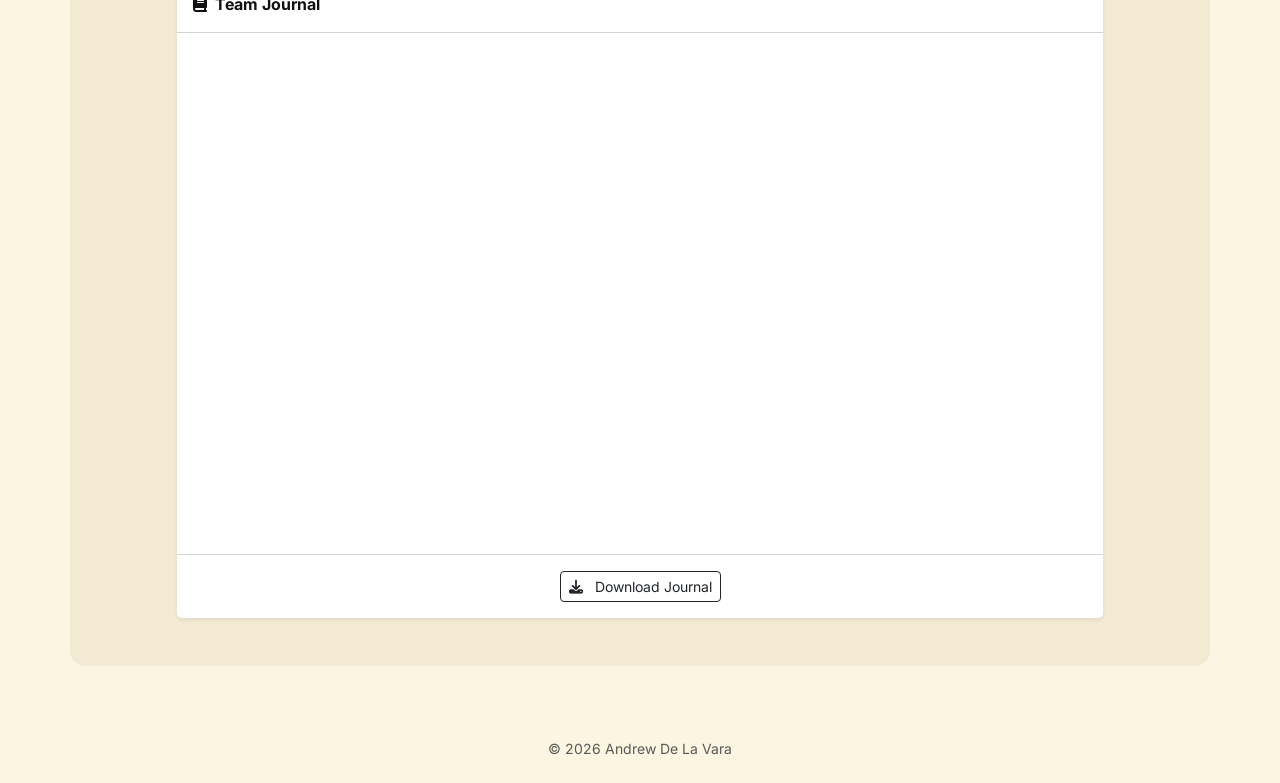
==== commit 03726416: "Fix hero layout, mobile overflow, and asset weight; add Claude Code setup Site fixes - Hero: move th" ====
--- a/air-track.html
+++ b/air-track.html
@@ -4,7 +4,18 @@
 <head>
   <meta charset="utf-8" />
   <meta name="viewport" content="width=device-width, initial-scale=1" />
-  <title>Project Details | Andrew De La Vara</title>
+  <title>Frictionless Motion Air Track | Andrew De La Vara</title>
+  <meta name="description" content="Designing and building a linear air track in SolidWorks with 3D-printed brackets for near-frictionless physics experiments, with the final report and team journal." />
+  <link rel="canonical" href="https://ande3836.github.io/air-track.html" />
+  <meta name="theme-color" content="#414c31" />
+  <link rel="icon" href="favicon.svg" type="image/svg+xml" />
+  <meta property="og:type" content="article" />
+  <meta property="og:site_name" content="Andrew De La Vara" />
+  <meta property="og:title" content="Frictionless Motion Air Track | Andrew De La Vara" />
+  <meta property="og:description" content="Designing and building a linear air track in SolidWorks with 3D-printed brackets for near-frictionless physics experiments, with the final report and team journal." />
+  <meta property="og:url" content="https://ande3836.github.io/air-track.html" />
+  <meta property="og:image" content="https://ande3836.github.io/images/air-track-body-assembly.jpg" />
+  <meta name="twitter:card" content="summary_large_image" />
 
   <link href="https://cdn.jsdelivr.net/npm/bootstrap@5.3.0/dist/css/bootstrap.min.css" rel="stylesheet" />
   <link href="https://fonts.googleapis.com/css2?family=Syne:wght@800&family=Inter:wght@400;600;700;800&display=swap" rel="stylesheet" />
@@ -31,12 +42,12 @@
   </header>
 
   <section class="container mb-5">
-    <div class="row align-items-center g-5">
+    <div class="row align-items-center g-4 g-lg-5">
       
       <div class="col-lg-6">
         <div class="rounded-4 overflow-hidden shadow-sm border">
-          <img src="air track body assembly.jpg" 
-               alt="Project Screenshot" 
+          <img src="images/air-track-body-assembly.jpg"
+               alt="SolidWorks model of the air track body assembly" 
                class="img-fluid w-100" 
                style="object-fit: cover; height: 100%;">
         </div>
@@ -94,11 +105,11 @@
           </div>
           <div class="card-body p-0">
              <div class="ratio ratio-16x9" style="min-height: 500px;">
-               <iframe src="Air%20Track%20Team%20Journal.pdf" title="Team Journal"></iframe>
+               <iframe src="Air%20track%20Team%20Journal.pdf" title="Team Journal"></iframe>
              </div>
           </div>
           <div class="card-footer bg-white text-center py-3">
-             <a href="Air%20Track%20Team%20Journal.pdf" class="btn btn-outline-dark btn-sm" target="_blank" download>
+             <a href="Air%20track%20Team%20Journal.pdf" class="btn btn-outline-dark btn-sm" target="_blank" download>
                <i class="fas fa-download me-2"></i> Download Journal
              </a>
           </div>
@@ -110,7 +121,7 @@
 
   <footer class="py-4 text-center">
     <div class="container">
-      <p class="text-muted small mb-0">© 2025 Andrew De La Vara</p>
+      <p class="text-muted small mb-0">© 2026 Andrew De La Vara</p>
     </div>
   </footer>
 
--- a/style.css
+++ b/style.css
@@ -1,741 +1,367 @@
-:root {
-    --primary-color: #414c31;
-    --primary-subtle-color: #586642;
-    --secondary-color: #f9c32c;
-    --light-bg: #fcf5e1;
-    --light-bg-alt: #f3ead3;
-    --text-dark: #37342e;
-    --text-light: #fdf5e1;
-    --text-muted: #a09578;
-}
-
-
-/* fonts color */
-
-:root {
-    --bs-blue: #4BA1A7;
-    --bs-red: #F0756C;
-    --bs-orange: #f9c32c;
-    --bs-yellow: #EFEAEA;
-    --bs-green: #F5F8F1;
-    --bs-teal: #EFE8EF;
-    --bs-cyan: #F3F3F3;
-    --bs-black: #111111; 
-    --bs-white: #FFFFFF;
-    --bs-gray: #777777; 
-    
-    --bs-link-color: #111111;
-    --bs-link-color-rgb: 17, 17, 17;
-    --bs-link-hover-color: #F0756C;
-    --bs-link-hover-color-rgb: 240, 117, 108;
-    
-    --bs-primary: #f9c32c;
-    --bs-primary-rgb: 240, 117, 108;
-    --bs-body-color: #111111;   
-    --bs-info: #C3C3C3; 
-    --bs-light-text-emphasis: #c3c3c3;
-
-    --swiper-theme-color: #414c31;
-}
-
-body , body  [data-bs-theme=light] {
-    --bs-blue: #4BA1A7;
-    --bs-red: #F0756C;
-    --bs-orange: #ff7c50;
-    --bs-yellow: #EFEAEA;
-    --bs-green: #F5F8F1;
-    --bs-teal: #EFE8EF;
-    --bs-cyan: #F3F3F3;
-    --bs-black: #111111; 
-    --bs-white: #FFFFFF;
-    --bs-gray: #777777;   
-    --bs-info: #C3C3C3;
-}
-
-.btn-primary {
-    --bs-btn-color: var(--bs-black);
-    --bs-btn-bg: var(--bs-orange);
-    --bs-btn-border-color: var(--bs-orange);
-    --bs-btn-hover-color: #fff;
-    --bs-btn-hover-bg: var(--bs-black);
-    --bs-btn-hover-border-color: var(--bs-black);
-    --bs-btn-focus-shadow-rgb: 49, 132, 253;
-    --bs-btn-active-bg: var(--bs-black); 
-}
-
-.btn-light.is-checked {
-    --bs-btn-color: var(--bs-light);
-    --bs-btn-bg: var(--bs-primary);
-}
-.btn-light {
-    --bs-btn-bg: #d3e2e0;
-    --bs-btn-hover-bg: #a4d0ca;
-}
-.pagination {
-    --bs-pagination-padding-x: 0.75rem;
-    --bs-pagination-padding-y: 0.375rem;
-    --bs-pagination-font-size: 1rem;
-    --bs-pagination-color: var(--bs-link-color);
-    --bs-pagination-bg: var(--bs-body-bg);
-    --bs-pagination-border-width: var(--bs-border-width);
-    --bs-pagination-border-color: var(--bs-border-color);
-    --bs-pagination-border-radius: var(--bs-border-radius);
-    --bs-pagination-hover-color: var(--bs-link-hover-color);
-    --bs-pagination-hover-bg: var(--bs-black);
-    --bs-pagination-hover-border-color: var(--bs-border-color);
-    --bs-pagination-focus-color: var(--bs-link-hover-color);
-    --bs-pagination-focus-bg: var(--bs-secondary-bg);
-    --bs-pagination-focus-box-shadow: 0 0 0 0.25rem rgba(13, 110, 253, 0.25);
-    --bs-pagination-active-color: var(--bs-black);
-    --bs-pagination-active-bg: #F5E9E9;
-    --bs-pagination-active-border-color: #F5E9E9;
-    --bs-pagination-disabled-color: var(--bs-secondary-color);
-    --bs-pagination-disabled-bg: var(--bs-secondary-bg);
-    --bs-pagination-disabled-border-color: var(--bs-border-color);
-    display: flex;
-    padding-left: 0;
-    list-style: none;
-}
-
-
-/* Pagination */
-.pagination {
-  --bs-pagination-active-color: var(--bs-light);
-  --bs-pagination-active-bg: var(--bs-black);
-  --bs-pagination-border-width: 0;
-  --bs-pagination-border-radius: 0;
-}
-
-/* table */
-.table {
-    --bs-table-bg: transparent;
-}
-
-/* nav-tabs */
-.nav-tabs .nav-item.show .nav-link, .nav-tabs .nav-link.active {
-    --bs-nav-tabs-link-active-bg: transparent;
-}
-
-/* accordion */
-.accordion {
-  --bs-accordion-border-width: 0;
-  --bs-accordion-border-radius: 0;
-  --bs-accordion-inner-border-radius: 0;
-  --bs-accordion-btn-padding-x: 0;
-  --bs-accordion-btn-padding-y: 1rem;
-  /* --bs-accordion-btn-color: var(--bs-light); */
-  --bs-accordion-btn-bg: transparent;
-  --bs-accordion-btn-focus-border-color: var(--bs-dark);
-  --bs-accordion-btn-focus-box-shadow: none;
-  --bs-accordion-body-padding-x: 0;
-  --bs-accordion-body-padding-y: 1rem;
-  /* --bs-accordion-active-color: var(--bs-light); */
-  --bs-accordion-active-bg: transparent;
-
-  /* --bs-accordion-color: var(--bs-light); */
-  --bs-accordion-bg: transparent;
-}
-
-.accordion-button {
-  font-size: 1.2rem;
-  border-bottom: 1px solid var(--bs-border-color);
-}
-
-[data-bs-theme=dark] .accordion-button::after {
-  filter: invert(0) sepia(1) saturate(0) hue-rotate(0deg);
-}
-
-/* form control */
-.form-control:focus {
-  border-color: #ccc;
-  box-shadow: 0 0 0 0.25rem rgba(200, 200, 200, .25);
-}
-
-/* dark theme */
-[data-bs-theme=dark] {
-  color-scheme: dark;
-
-  --heading-color: #fff;
-  --bs-heading-color: #fff;
-  --bs-link-color: #CCCCCC;
-  --bs-link-hover-color: var(--bs-primary);
-  --bs-link-color-rgb: 204, 204, 204;
-  --bs-link-hover-color-rgb: 131, 169, 172;
-  --bs-body-color: var(--bs-light);
-  --bs-body-color-rgb: 241, 241, 240;
-  --bs-body-bg: #111;
-  --bs-body-bg-rgb: 17, 17, 41;
-
-  color: var(--bs-gray);
-}
-
-[data-bs-theme=dark] .dropdown-item {
-  --bs-dropdown-link-color: var(--bs-light);
-  --bs-dropdown-link-hover-color: var(--bs-white);
-}
-
-[data-bs-theme=dark] .bg-white,
-[data-bs-theme=dark] .bg-light {
-  --bs-bg-opacity: 0.1;
-}
-
-
-/* +++++++++++++++++ */
-
-body {
-    font-family: 'Inter', sans-serif;
-    background-color: var(--light-bg);
-    color: var(--text-dark);
-    -webkit-font-smoothing: antialiased;
-}
-
-h1,
-h2,
-h3,
-h4,
-h5,
-h6 {
-    font-weight: 800;
-}
-
-/* edited */
-body {
-    overflow-x: hidden;
-    width: 100%;
-}
-
-@media (min-width: 1400px) {
-    .container, .container-lg, .container-md, .container-sm, .container-xl, .container-xxl {
-        max-width: 1420px;
-    }
-}
-
-.syne-font {
-    font-family: 'Syne', sans-serif;
-    font-weight: 800;
-    line-height: 0.8em;
-}
-
-.bg-primary {
-    background-color: var(--primary-color) !important;
-}
-
-.bg-primary-subtle {
-    background-color: var(--primary-subtle-color) !important;
-}
-
-.bg-light-custom {
-    background-color: var(--light-bg);
-}
-
-.bg-light-alt {
-    background-color: var(--light-bg-alt);
-}
-
-.bg-dark-custom {
-    background-color: var(--primary-color);
-}
-
-.bg-yellow {
-    background-color: var(--secondary-color);
-}
-
-.text-yellow {
-    color: var(--secondary-color);
-}
-
-.text-muted-custom {
-    color: var(--text-muted);
-}
-
-.text-light-custom {
-    color: var(--text-light);
-}
-
-.section-title {
-    font-size: 160px;
-    letter-spacing: 1.6px;
-    -webkit-text-stroke: 2px rgba(65, 76, 49, 0.2);
-    color: var(--secondary-color);
-}
-
-.section-title-bg {
-    -webkit-text-stroke: 2px rgba(65, 76, 49, 0.3);
-    color: transparent;
-}
-
-.hero-title {
-    font-size: 238px;
-    letter-spacing: 2.38px;
-    line-height: 0.8em;
-}
-
-.hero-bg-text {
-    -webkit-text-stroke: 2px rgba(226, 219, 201, 0.3);
-    color: transparent;
-}
-
-.content-title {
-    font-size: 69px;
-    letter-spacing: -3.45px;
-}
-
-.subtitle {
-    font-size: 30px;
-    letter-spacing: -1.5px;
-}
-
-.date-text {
-    font-size: 18px;
-    letter-spacing: 2.16px;
-    color: var(--text-muted);
-}
-
-.btn-custom {
-    background-color: #fdd052;
-    border: 2px solid var(--text-dark);
-    border-radius: 9px;
-    padding: 23px 47px;
-    font-weight: 700;
-    font-size: 18px;
-    transition: all 0.3s ease;
-}
-
-.btn-custom:hover {
-    transform: translateY(-3px);
-    box-shadow: 0 10px 20px rgba(0, 0, 0, 0.1);
-}
-
-.form-control-custom {
-    background-color: var(--light-bg);
-    border: 2px solid var(--text-dark);
-    border-radius: 9px;
-    height: 76px;
-    font-style: italic;
-}
-
-.card-custom {
-    border: none;
-    border-radius: 20px;
-    overflow: hidden;
-    transition: all 0.3s ease;
-}
-
-.card-custom:hover {
-    transform: translateY(-10px);
-    box-shadow: 0 15px 30px rgba(0, 0, 0, 0.1);
-}
-
-.card-img-top {
-    border-radius: 20px 20px 0 0;
-}
-
-.slider-dot {
-    width: 26px;
-    height: 26px;
-    border-radius: 13px;
-    cursor: pointer;
-    transition: all 0.3s ease;
-}
-
-.slider-dot.active {
-    background-color: var(--primary-color);
-}
-
-.slider-dot.default {
-    background-color: rgba(65, 76, 49, 0.3);
-}
-
-.testimonial-quote {
-    font-size: 288px;
-    line-height: 0;
-    color: #f9efd5;
-}
-
-.testimonial-card {
-    height: 349px;
-}
-
-.footer-link {
-    color: var(--text-light);
-    text-decoration: none;
-    font-weight: 800;
-    transition: all 0.3s ease;
-}
-
-.footer-link:hover {
-    color: var(--secondary-color);
-    transform: translateX(5px);
-}
-
-.social-icon {
-    width: 24px;
-    height: 24px;
-    transition: all 0.3s ease;
-}
-
-.social-icon:hover {
-    transform: scale(1.2);
-    color: var(--secondary-color);
-}
-
-/* Swiper custom styles */
-.swiper {
-    padding-bottom: 50px;
-    --swiper-pagination-bottom: 0px;
-}
-
-.servicesSwiper,
-.testimonialsSwiper {
-    --swiper-pagination-color: #ffffff;
-    --swiper-theme-color: #FFFFFF;
-    --swiper-pagination-bullet-inactive-color: #FFFFFF;
-}
-
-.swiper-pagination-bullet {
-    width: 26px;
-    height: 26px;
-}
-.swiper-button-next,
-.swiper-button-prev {
-    width: 50px;
-    height: 50px;
-    border-radius: 50%;
-    transition: all 0.3s ease;
-}
-.swiper-button-next::after,
-.swiper-button-prev::after {
-    font-size: 20px;
-}
-
-@media (max-width: 1199.98px) {
-    .section-title {
-        font-size: 120px;
-    }
-
-    .hero-title {
-        font-size: 180px;
-    }
-
-    .content-title {
-        font-size: 50px;
-    }
-}
-
-@media (max-width: 991.98px) {
-    .section-title {
-        font-size: 90px;
-    }
-
-    .hero-title {
-        font-size: 140px;
-    }
-}
-
-@media (max-width: 767.98px) {
-    .section-title {
-        font-size: 50px;
-    }
-
-    .hero-title {
-        font-size: 50px;
-    }
-
-    .content-title {
-        font-size: 40px;
-    }
-}
-
-/* Fullscreen Menu Styles with Clip-Path Animations */
-.fullscreen-menu-overlay {
-    position: fixed;
-    top: 0;
-    left: 0;
-    width: 100%;
-    height: 100%;
-    background-color: rgba(65, 76, 49, 0.98);
-    z-index: 9999;
-    display: none;
-    overflow-y: auto;
-    clip-path: circle(0% at 100% 0);
-    transition: clip-path 0.8s cubic-bezier(0.86, 0, 0.07, 1);
-}
-
-.fullscreen-menu-overlay.active {
-    clip-path: circle(150% at 100% 0);
-}
-
-.fullscreen-menu-nav ul {
-    display: flex;
-    flex-direction: column;
-    gap: 1.5rem;
-}
-
-.menu-link {
-    color: #fdf5e1;
-    font-size: 3rem;
-    font-weight: 800;
-    text-decoration: none;
-    transition: all 0.3s ease;
-    position: relative;
-    display: inline-block;
-    clip-path: polygon(0 0, 0 0, 0 100%, 0% 100%);
-    transition: clip-path 0.6s cubic-bezier(0.77, 0, 0.175, 1);
-    transition-delay: 0s;
-}
-
-.fullscreen-menu-overlay.active .menu-link {
-    clip-path: polygon(0 0, 100% 0, 100% 100%, 0% 100%);
-}
-
-.fullscreen-menu-overlay.active .menu-link:nth-child(1) {
-    transition-delay: 0.4s;
-}
-
-.fullscreen-menu-overlay.active .menu-link:nth-child(2) {
-    transition-delay: 0.5s;
-}
-
-.fullscreen-menu-overlay.active .menu-link:nth-child(3) {
-    transition-delay: 0.6s;
-}
-
-.fullscreen-menu-overlay.active .menu-link:nth-child(4) {
-    transition-delay: 0.7s;
-}
-
-.fullscreen-menu-overlay.active .menu-link:nth-child(5) {
-    transition-delay: 0.8s;
-}
-
-.fullscreen-menu-overlay.active .menu-link:nth-child(6) {
-    transition-delay: 0.9s;
-}
-
-.menu-link:hover {
-    color: #f9c32c;
-}
-
-@media (max-width: 768px) {
-    .menu-link {
-        font-size: 2rem;
-    }
-}
-
-.close-menu-btn {
-    background: transparent;
-    border: none;
-    color: #fdf5e1;
-    cursor: pointer;
-    transition: all 0.3s ease;
-    opacity: 0;
-    transform: translateY(-20px);
-    transition: all 0.5s ease;
-}
-
-.fullscreen-menu-overlay.active .close-menu-btn {
-    opacity: 1;
-    transform: translateY(0);
-    transition-delay: 0.8s;
-}
-
-.close-menu-btn:hover {
-    color: #f9c32c;
-    transform: rotate(90deg) !important;
-}
-
-.menu-social-links {
-    display: flex;
-    gap: 1.5rem;
-    opacity: 0;
-    transform: translateY(20px);
-    transition: all 0.5s ease;
-}
-
-.fullscreen-menu-overlay.active .menu-social-links {
-    opacity: 1;
-    transform: translateY(0);
-    transition-delay: 1s;
-}
-
-.social-link {
-    color: #fdf5e1;
-    font-size: 1.5rem;
-    transition: all 0.3s ease;
-}
-
-.social-link:hover {
-    color: #f9c32c;
-    transform: translateY(-5px);
-}
-
-/* Initial clip-path states */
-[data-aos="clip-rectangle"] {
-    clip-path: polygon(0% 0%, 0% 0%, 0% 100%, 0% 100%);
-}
-
-[data-aos="clip-circle"] {
-    clip-path: circle(0% at 50% 50%);
-}
-
-[data-aos="clip-triangle"] {
-    clip-path: polygon(50% 50%, 50% 50%, 50% 50%);
-}
-
-[data-aos="clip-polygon"] {
-    clip-path: polygon(50% 50%, 50% 50%, 50% 50%, 50% 50%, 50% 50%);
-}
-
-[data-aos="clip-left"] {
-    clip-path: polygon(0% 0%, 0% 0%, 0% 100%, 0% 100%);
-}
-
-[data-aos="clip-right"] {
-    clip-path: polygon(100% 0%, 100% 0%, 100% 100%, 100% 100%);
-}
-
-[data-aos="clip-top"] {
-    clip-path: polygon(0% 0%, 100% 0%, 100% 0%, 0% 0%);
-}
-
-[data-aos="clip-bottom"] {
-    clip-path: polygon(0% 100%, 100% 100%, 100% 100%, 0% 100%);
-}
-
-/* Final clip-path states */
-[data-aos="clip-rectangle"].aos-animate {
-    clip-path: polygon(0% 0%, 100% 0%, 100% 100%, 0% 100%);
-}
-
-[data-aos="clip-circle"].aos-animate {
-    clip-path: circle(75% at 50% 50%);
-}
-
-[data-aos="clip-triangle"].aos-animate {
-    clip-path: polygon(50% 0%, 0% 100%, 100% 100%);
-}
-
-[data-aos="clip-polygon"].aos-animate {
-    clip-path: polygon(0% 0%, 100% 0%, 100% 70%, 50% 100%, 0% 70%);
-}
-
-[data-aos="clip-left"].aos-animate {
-    clip-path: polygon(0% 0%, 100% 0%, 100% 100%, 0% 100%);
-}
-
-[data-aos="clip-right"].aos-animate {
-    clip-path: polygon(0% 0%, 100% 0%, 100% 100%, 0% 100%);
-}
-
-[data-aos="clip-top"].aos-animate {
-    clip-path: polygon(0% 0%, 100% 0%, 100% 100%, 0% 100%);
-}
-
-[data-aos="clip-bottom"].aos-animate {
-    clip-path: polygon(0% 0%, 100% 0%, 100% 100%, 0% 100%);
-}
-
-/* Text animation styles */
-.text-animation {
-    margin: 40px 0;
-    padding: 20px;
-    background: white;
-    box-shadow: 0 5px 15px rgba(0, 0, 0, 0.1);
-    border-radius: 8px;
-}
-
-/* Initial clip-path states for text */
-[data-aos="text-reveal-left"] {
-    clip-path: polygon(0 0, 0 0, 0 100%, 0 100%);
-    opacity: 0.5;
-}
-
-[data-aos="text-reveal-right"] {
-    clip-path: polygon(100% 0, 100% 0, 100% 100%, 100% 100%);
-    opacity: 0.5;
-}
-
-[data-aos="text-reveal-up"] {
-    clip-path: polygon(0 100%, 100% 100%, 100% 100%, 0 100%);
-    opacity: 0.5;
-}
-
-[data-aos="text-reveal-down"] {
-    clip-path: polygon(0 0, 100% 0, 100% 0, 0 0);
-    opacity: 0.5;
-}
-
-[data-aos="text-reveal-center"] {
-    clip-path: polygon(50% 50%, 50% 50%, 50% 50%, 50% 50%);
-    opacity: 0;
-}
-
-[data-aos="text-reveal-circle"] {
-    clip-path: circle(0% at 50% 50%);
-    opacity: 0;
-}
-
-/* Final states */
-[data-aos="text-reveal-left"].aos-animate,
-[data-aos="text-reveal-right"].aos-animate,
-[data-aos="text-reveal-up"].aos-animate,
-[data-aos="text-reveal-down"].aos-animate,
-[data-aos="text-reveal-center"].aos-animate {
-    clip-path: polygon(0 0, 100% 0, 100% 100%, 0 100%);
-    opacity: 1;
-}
-
-[data-aos="text-reveal-circle"].aos-animate {
-    clip-path: circle(150% at 50% 50%);
-    opacity: 1;
-}
-
-/* Special effects */
-[data-aos="text-letter-spacing"] {
-    letter-spacing: 1em;
-    opacity: 0;
-}
-
-[data-aos="text-letter-spacing"].aos-animate {
-    letter-spacing: normal;
-    opacity: 1;
-}
-
-/* Gradient text reveal */
-.gradient-text {
-    background: linear-gradient(90deg, #ff8a00, #e52e71);
-    -webkit-background-clip: text;
-    background-clip: text;
-    color: transparent;
-}
-
-[data-aos="gradient-reveal"] {
-    background-size: 0% 100%;
-    background-repeat: no-repeat;
-}
-
-[data-aos="gradient-reveal"].aos-animate {
-    background-size: 100% 100%;
-}
-
-
-/* banner area */
-.banner-content {
-    position: absolute;
-    width: 100%;
-    left: 0;
-    bottom: 60px;
-}
-.banner-image {
-    margin-top: -200px;
-}
-
-@media (max-width: 768px) {
-    .banner-content {
-        position: relative;
-        margin-top: 60px;
-    }
-    .banner-image {
-        margin-top: 0;
-    }
-}
+/* ==========================================================================
+   Andrew De La Vara — portfolio styles
+   Shared by index.html and every project page. Page-specific <style> blocks
+   are avoided on purpose: put new rules here so there is one source of truth.
+   ========================================================================== */
+
+/* ---------- Tokens ---------- */
+:root {
+    --primary-color: #414c31;        /* olive — hero, footer */
+    --primary-subtle-color: #586642; /* lighter olive — hero card */
+    --secondary-color: #f9c32c;      /* yellow — name, accents */
+    --light-bg: #fcf5e1;             /* page background */
+    --light-bg-alt: #f3ead3;         /* section panels */
+    --text-dark: #37342e;
+    --text-light: #fdf5e1;
+    --text-muted: #a09578;
+
+    /* Bootstrap overrides */
+    --bs-blue: #4BA1A7;
+    --bs-red: #F0756C;
+    --bs-orange: #f9c32c;
+    --bs-yellow: #EFEAEA;
+    --bs-green: #F5F8F1;
+    --bs-teal: #EFE8EF;
+    --bs-cyan: #F3F3F3;
+    --bs-black: #111111;
+    --bs-white: #FFFFFF;
+    --bs-gray: #777777;
+
+    --bs-link-color: #111111;
+    --bs-link-color-rgb: 17, 17, 17;
+    --bs-link-hover-color: #F0756C;
+    --bs-link-hover-color-rgb: 240, 117, 108;
+
+    --bs-primary: #f9c32c;
+    --bs-primary-rgb: 240, 117, 108;
+    --bs-body-color: #111111;
+    --bs-info: #C3C3C3;
+    --bs-light-text-emphasis: #c3c3c3;
+
+    --swiper-theme-color: #414c31;
+}
+
+body {
+    --bs-orange: #ff7c50;
+    font-family: 'Inter', sans-serif;
+    background-color: var(--light-bg);
+    color: var(--text-dark);
+    -webkit-font-smoothing: antialiased;
+    overflow-x: hidden;
+    width: 100%;
+}
+
+html {
+    scroll-behavior: smooth;
+}
+
+h1, h2, h3, h4, h5, h6 {
+    font-weight: 800;
+}
+
+/* Keep the widest container clear of the viewport edge so rows with large
+   gutters (g-lg-5) never cause sideways scrolling. */
+@media (min-width: 1400px) {
+    .container, .container-lg, .container-md, .container-sm, .container-xl, .container-xxl {
+        max-width: min(1420px, calc(100% - 1.5rem));
+    }
+}
+
+/* ---------- Accessibility ---------- */
+:focus-visible {
+    outline: 3px solid var(--secondary-color);
+    outline-offset: 3px;
+}
+
+.bg-dark-custom :focus-visible,
+footer :focus-visible {
+    outline-color: var(--text-light);
+}
+
+/* ---------- Color & type utilities ---------- */
+.bg-primary-subtle { background-color: var(--primary-subtle-color) !important; }
+.bg-light-alt      { background-color: var(--light-bg-alt); }
+.bg-dark-custom    { background-color: var(--primary-color); }
+.text-yellow       { color: var(--secondary-color); }
+.text-light-custom { color: var(--text-light); }
+
+.syne-font {
+    font-family: 'Syne', sans-serif;
+    font-weight: 800;
+    line-height: 0.8em;
+}
+
+.section-title {
+    font-size: 160px;
+    letter-spacing: 1.6px;
+    -webkit-text-stroke: 2px rgba(65, 76, 49, 0.2);
+    color: var(--secondary-color);
+}
+
+.section-title-bg {
+    -webkit-text-stroke: 2px rgba(65, 76, 49, 0.3);
+    color: transparent;
+}
+
+.content-title {
+    font-size: 69px;
+    letter-spacing: -3.45px;
+}
+
+.subtitle {
+    font-size: 30px;
+    letter-spacing: -1.5px;
+}
+
+.date-text {
+    font-size: 18px;
+    letter-spacing: 2.16px;
+    color: var(--text-muted);
+}
+
+/* ---------- Hero ---------- */
+/* The name is the one big moment on the page: it scales with the viewport
+   and the intro content sits below it in normal flow. */
+.hero-title {
+    font-family: 'Montserrat', sans-serif;
+    font-weight: 800;
+    font-size: clamp(2.5rem, 8.5vw, 9rem);
+    line-height: 0.9;
+    letter-spacing: 0.04em;
+    position: relative;
+    z-index: 1;
+    margin: 0;
+}
+
+.banner-content {
+    position: relative;
+    margin-top: 2rem;
+    padding-bottom: 2rem;
+}
+
+/* ---------- Buttons ---------- */
+.btn-custom {
+    display: inline-flex;
+    align-items: center;
+    justify-content: center;
+    background-color: #fdd052;
+    border: 2px solid var(--text-dark);
+    border-radius: 9px;
+    padding: 23px 47px;
+    font-weight: 700;
+    font-size: 18px;
+    transition: all 0.3s ease;
+}
+
+.btn-custom:hover {
+    transform: translateY(-3px);
+    box-shadow: 0 10px 20px rgba(0, 0, 0, 0.1);
+}
+
+/* Secondary partner to .btn-custom for dark backgrounds (hero "Resume"). */
+.btn-custom-outline {
+    background-color: transparent;
+    border-color: var(--secondary-color);
+    color: var(--secondary-color);
+}
+
+.btn-custom-outline:hover,
+.btn-custom-outline:focus-visible {
+    background-color: var(--secondary-color);
+    color: var(--text-dark);
+}
+
+.btn-light {
+    --bs-btn-bg: #d3e2e0;
+    --bs-btn-hover-bg: #a4d0ca;
+}
+
+/* ---------- Cards & media ---------- */
+.card-custom {
+    border: none;
+    border-radius: 20px;
+    overflow: hidden;
+    transition: all 0.3s ease;
+}
+
+.card-custom:hover {
+    transform: translateY(-10px);
+    box-shadow: 0 15px 30px rgba(0, 0, 0, 0.1);
+}
+
+.card-img-top {
+    border-radius: 20px 20px 0 0;
+}
+
+.about-photo {
+    width: 100%;
+    aspect-ratio: 4 / 5;
+    max-height: 720px;
+    object-fit: cover;
+}
+
+/* SolidWorks gallery cards open a full-screen modal */
+.zoom-card {
+    cursor: pointer;
+    transition: transform 0.2s ease;
+}
+
+.zoom-card:hover,
+.zoom-card:focus-visible {
+    transform: scale(1.02);
+}
+
+.floating-close-btn {
+    position: absolute;
+    top: 30px;
+    right: 30px;
+    z-index: 1055; /* above Bootstrap's modal (1050) */
+    opacity: 0.9;
+}
+
+.floating-close-btn:hover {
+    opacity: 1;
+    transform: scale(1.05);
+    transition: all 0.2s;
+}
+
+/* ---------- Footer ---------- */
+.footer-link {
+    color: var(--text-light);
+    text-decoration: none;
+    font-weight: 800;
+    transition: all 0.3s ease;
+}
+
+.footer-link:hover {
+    color: var(--secondary-color);
+    transform: translateX(5px);
+}
+
+.social-icon {
+    width: 24px;
+    height: 24px;
+    transition: all 0.3s ease;
+}
+
+.social-icon:hover {
+    transform: scale(1.2);
+    color: var(--secondary-color);
+}
+
+/* ---------- Swiper ---------- */
+.swiper {
+    padding-bottom: 50px;
+    --swiper-pagination-bottom: 0px;
+}
+
+.servicesSwiper {
+    --swiper-pagination-color: #ffffff;
+    --swiper-theme-color: #FFFFFF;
+    --swiper-pagination-bullet-inactive-color: #FFFFFF;
+}
+
+.swiper-pagination-bullet {
+    width: 26px;
+    height: 26px;
+}
+
+.swiper-button-next,
+.swiper-button-prev {
+    width: 50px;
+    height: 50px;
+    border-radius: 50%;
+    transition: all 0.3s ease;
+}
+
+.swiper-button-next::after,
+.swiper-button-prev::after {
+    font-size: 20px;
+}
+
+/* ---------- Responsive type ---------- */
+@media (max-width: 1199.98px) {
+    .section-title { font-size: 120px; }
+    .content-title { font-size: 50px; }
+}
+
+@media (max-width: 991.98px) {
+    .section-title { font-size: 90px; }
+}
+
+@media (max-width: 767.98px) {
+    .section-title { font-size: 50px; }
+    .content-title { font-size: 40px; }
+}
+
+@media (max-width: 575.98px) {
+    .hero-title { font-size: 11vw; }
+}
+
+/* ==========================================================================
+   Scroll reveals (AOS)
+   Fade/slide entrances are intentionally switched off; only the clip-path
+   reveals animate. Hidden starting states are scoped to .aos-init, which AOS
+   adds when it runs — so if the AOS script is blocked or fails to load, every
+   section still shows instead of staying clipped to nothing.
+   ========================================================================== */
+[data-aos] {
+    opacity: 1 !important;
+    transform: none !important;
+}
+
+.aos-init[data-aos="clip-rectangle"],
+.aos-init[data-aos="clip-left"]   { clip-path: polygon(0% 0%, 0% 0%, 0% 100%, 0% 100%); }
+.aos-init[data-aos="clip-circle"] { clip-path: circle(0% at 50% 50%); }
+.aos-init[data-aos="clip-right"]  { clip-path: polygon(100% 0%, 100% 0%, 100% 100%, 100% 100%); }
+.aos-init[data-aos="clip-top"]    { clip-path: polygon(0% 0%, 100% 0%, 100% 0%, 0% 0%); }
+.aos-init[data-aos="clip-bottom"] { clip-path: polygon(0% 100%, 100% 100%, 100% 100%, 0% 100%); }
+
+.aos-init[data-aos="clip-rectangle"].aos-animate,
+.aos-init[data-aos="clip-left"].aos-animate,
+.aos-init[data-aos="clip-right"].aos-animate,
+.aos-init[data-aos="clip-top"].aos-animate,
+.aos-init[data-aos="clip-bottom"].aos-animate {
+    clip-path: polygon(0% 0%, 100% 0%, 100% 100%, 0% 100%);
+}
+
+.aos-init[data-aos="clip-circle"].aos-animate {
+    clip-path: circle(75% at 50% 50%);
+}
+
+/* Hero card text reveal */
+.text-animation {
+    margin: 40px 0;
+    padding: 20px;
+    background: white;
+    box-shadow: 0 5px 15px rgba(0, 0, 0, 0.1);
+    border-radius: 8px;
+}
+
+.aos-init[data-aos="text-reveal-up"] {
+    clip-path: polygon(0 100%, 100% 100%, 100% 100%, 0 100%);
+}
+
+.aos-init[data-aos="text-reveal-up"].aos-animate {
+    clip-path: polygon(0 0, 100% 0, 100% 100%, 0 100%);
+}
+
+/* Respect "reduce motion": show everything immediately, no hover lifts. */
+@media (prefers-reduced-motion: reduce) {
+    html { scroll-behavior: auto; }
+
+    [data-aos] {
+        clip-path: none !important;
+        transition: none !important;
+    }
+
+    .btn-custom:hover,
+    .card-custom:hover,
+    .zoom-card:hover,
+    .zoom-card:focus-visible,
+    .footer-link:hover,
+    .social-icon:hover,
+    .floating-close-btn:hover {
+        transform: none;
+    }
+}
